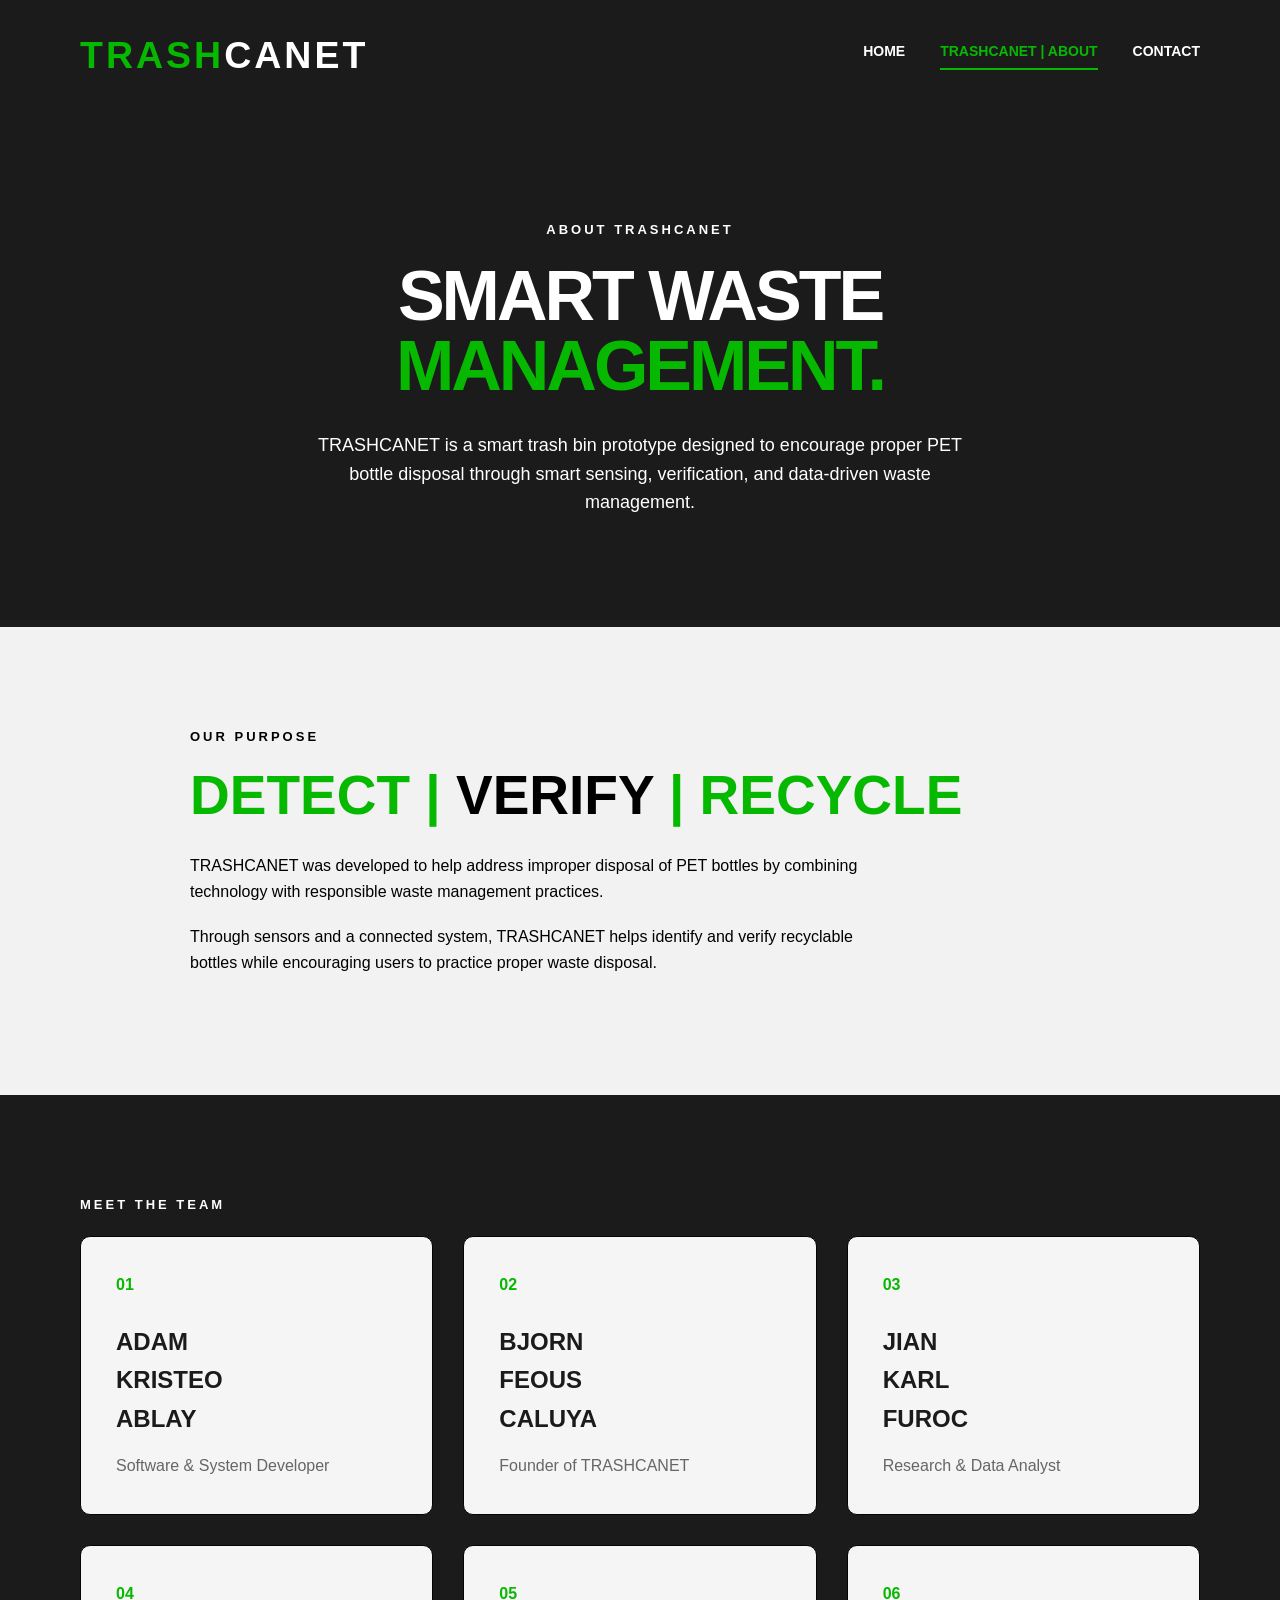
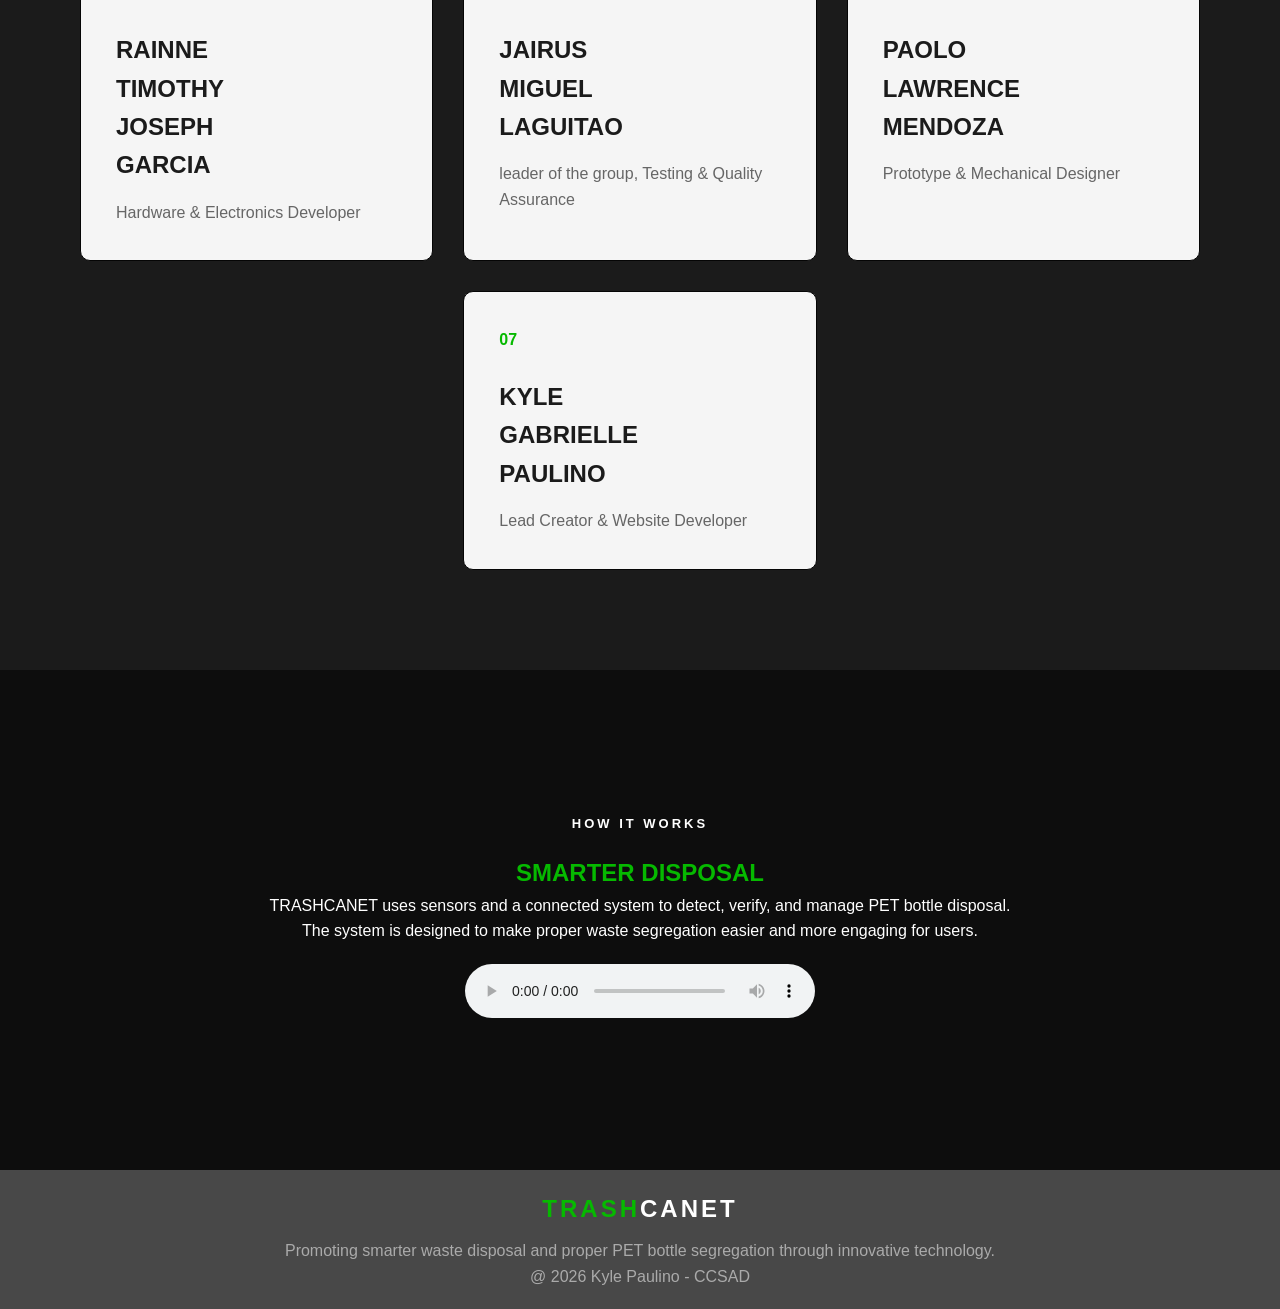
==== ABOUT.html @ be5a7c3b "Add files via upload Upload website files" ====
<!DOCTYPE html>
<html lang="en">

<head>

    <meta charset="UTF-8">
    <meta name="viewport" content="width=device-width, initial-scale=1.0">

    <title>TRASHCANET | About</title>
    <link rel="icon" type="image/png" href="IMAGES/icon2.png">
    <link rel="stylesheet" href="style.css">

</head>

<body>

    <!-- NAVIGATION -->

    <header>

        <nav class="navbar">

            <div class="logo">
                <h1>
                    <span class="trash">TRASH</span><span class="net">CANET</span>
                </h1>
            </div>

            <div class="nav-links">

                <a href="index.html">Home </a>

                <a href="ABOUT.html" class="active">TRASHCANET | About </a>

                <a href="CONTACT.html">Contact </a>

            </div>

        </nav>

    </header>


    <!-- ABOUT -->

    <main>

        <section class="about-hero">

            <p class="subtitle">
                ABOUT TRASHCANET
            </p>

            <h1 style="color: white;">
                SMART WASTE
                <span style="color: #06b900;">MANAGEMENT.</span>
            </h1>

            <p style="color: white;">
                TRASHCANET is a smart trash bin prototype designed to encourage proper PET bottle disposal
                through smart sensing, verification, and data-driven waste management.
            </p>

        </section>


        <!-- OUR PURPOSE -->

        <section class="dark-section">

            <div class="about-content">

                <p class="subtitle" style="color: black;">
                    OUR PURPOSE
                </p>

                <h2>
                    DETECT |
                    <span>VERIFY </span>
                    | RECYCLE
                </h2>

                <p style="color: black;">
                    TRASHCANET was developed to help address improper
                    disposal of PET bottles by combining technology with responsible waste management practices.

                <p style="color: black;">
                    Through sensors and a connected system,
                    TRASHCANET helps identify and verify recyclable bottles while encouraging users to practice proper
                    waste disposal.
                </p>

            </div>

        </section>


        <!-- WHAT YOU CAN DISCOVER -->

        <!-- OUR MEMBERS -->

        <section class="discover">

            <p class="subtitle">
                MEET THE TEAM
            </p>

            <div class="discover-grid">

                <!-- MEMBER 01 -->
                <div class="discover-card member-card">

                    <div class="member-info">
                        <div class="number">01</div>

                        <h2>ADAM <br>KRISTEO<br> ABLAY</h2>

                        <p>
                            Software & System Developer
                        </p>
                    </div>

                    <div class="member-image-container">
                        <img src="IMAGES/adam.jpg" class="member-image">
                    </div>

                </div>


                <!-- MEMBER 02 -->
                <div class="discover-card member-card">

                    <div class="member-info">
                        <div class="number">02</div>

                        <h2>BJORN <br>FEOUS <br> CALUYA</h2>

                        <p>
                            Founder of TRASHCANET
                        </p>
                    </div>

                    <div class="member-image-container">
                        <img src="IMAGES/bjorn.jpg" class="member-image">
                    </div>

                </div>


                <!-- MEMBER 03 -->
                <div class="discover-card member-card">

                    <div class="member-info">
                        <div class="number">03</div>

                        <h2>JIAN<br> KARL <br> FUROC</h2>

                        <p>
                            Research & Data Analyst
                        </p>

                    </div>

                    <div class="member-image-container">
                        <img src="IMAGES/jian.jpg" class="member-image">
                    </div>

                </div>


                <!-- MEMBER 04 -->
                <div class="discover-card member-card">

                    <div class="member-info">
                        <div class="number">04</div>

                        <h2>RAINNE <br>TIMOTHY <br>JOSEPH <br> GARCIA</h2>

                        <p>
                            Hardware & Electronics Developer
                        </p>
                    </div>

                    <div class="member-image-container">
                        <img src="IMAGES/rai.jpg" class="member-image">
                    </div>

                </div>

                <!-- MEMBER 05 -->
                <div class="discover-card member-card">

                    <div class="member-info">
                        <div class="number">05</div>

                        <h2>JAIRUS <br> MIGUEL <br> LAGUITAO</h2>

                        <p>
                            leader of the group, Testing & Quality Assurance
                        </p>
                    </div>

                    <div class="member-image-container">
                        <img src="IMAGES/jai.jpg" class="member-image">
                    </div>

                </div>


                <!-- MEMBER 06 -->
                <div class="discover-card member-card">

                    <div class="member-info">
                        <div class="number">06</div>

                        <h2>PAOLO<br> LAWRENCE<br> MENDOZA</h2>

                        <p>
                            Prototype & Mechanical Designer
                        </p>
                    </div>

                    <div class="member-image-container">
                        <img src="IMAGES/pao.jpg" class="member-image">
                    </div>

                </div>


                <!-- MEMBER 07 -->

                <div class="discover-card member-card">

                    <div class="member-info">
                        <div class="number">07</div>

                        <h2>KYLE <br> GABRIELLE <br> PAULINO</h2>

                        <p>
                            Lead Creator & Website Developer
                        </p>
                    </div>

                    <div class="member-image-container">
                        <img src="IMAGES/pau.jpg" class="member-image">
                    </div>

                </div>
        </section>


        <!-- AUDIO -->

        <section class="audio-section">

            <!-- VIDEO BACKGROUND -->
            <video class="section-video" autoplay muted loop playsinline>
                <source src="VIDEOS/SHISH.mp4" type="video/mp4">
                Your browser does not support video.
            </video>

            <!-- DARK OVERLAY -->
            <div class="video-overlay"></div>

            <!-- CONTENT -->
            <div class="audio-content">

                <p class="subtitle">
                    HOW IT WORKS
                </p>

                <h2>
                    SMARTER DISPOSAL
                </h2>

                <p>
                    TRASHCANET uses sensors and a connected system to detect, verify, and manage PET bottle disposal.
                    The system is designed to make proper waste segregation easier and more engaging for users.
                </p>

                <!-- AUDIO PLAYER -->
                <audio controls>
                    <source src="AUDIO/SHISH.mp3" type="audio/mpeg">
                    Your browser does not support audio.
                </audio>

            </div>

        </section>

        <!-- FOOTER -->

        <footer>

            <h2>
                <span class="trash1">TRASH</span><span class="net1">CANET</span>
            </h2>

            <p>
                Promoting smarter waste disposal and proper PET bottle
                segregation through innovative technology.
            </p>

            <p class="Kyle Paulino">
                @ 2026 Kyle Paulino - CCSAD
            </p>
        </footer>

</body>

</html>
---- style.css ----
/*RESET*/

* {
    margin: 0;
    padding: 0;
    box-sizing: border-box;
}


/*BODY*/

body {
    font-family: Arial, Helvetica, sans-serif;
    background-color: #1b1b1b;
    color: #1b1b1b;
    line-height: 1.6;
}


/* NAVIGATION*/

header {
    position: relative;
    min-height: 100px;
    overflow: hidden;
    background-color: #1b1b1b;
}

header::before {
    content: "";
    position: absolute;
    inset: 0;
    
    background-image: url("IMAGES/TCN4.jpg");
    background-size: cover;
    background-position: center;
    background-repeat: no-repeat;
    
    opacity: 0.5;
    z-index: 0;

    animation: moveBackground 6s ease-in-out infinite alternate;
}

header > * {
    position: relative;
    z-index: 1;
}

@keyframes moveBackground {
    from {
        background-position: center top;
    }

    to {
        background-position: center bottom;
    }
}


.navbar {
    max-width: 1200px;
    margin: auto;
    padding: 25px 40px;
    display: flex;
    justify-content: space-between;
    align-items: center;
}


.logo {
    font-size: 25px;
    font-weight: bold;
    letter-spacing: 3px;
    color: white;
}
.trash {
    color: #06b900;
}

.net {
    color: white;
}

.nav-links {
    display: flex;
    gap: 35px;
}


.nav-links a {
    color: #ffffff;
    text-decoration: none;
    font-size: 14px;
    font-weight: bold;
    text-transform: uppercase;
    transition: 0.3s;
}


.nav-links a:hover {
    color: #06b900;
}


.nav-links .active {
    color: #06b900;
    border-bottom: 2px solid #06b900;
    padding-bottom: 5px;
    
}


/*COMMON TEXT*/

.subtitle {
    font-size: 13px;
    font-weight: bold;
    letter-spacing: 3px;
    color: white;
    margin-bottom: 20px;
}


.description {
    color: #666;
    font-size: 17px;
    max-width: 500px;
}


.button {
    display: inline-block;
    margin-top: 30px;
    padding: 14px 25px;
    background-color: white;
    color: white;
    text-decoration: none;
    font-size: 13px;
    font-weight: bold;
    letter-spacing: 1px;
    transition: 0.3s;
    border-radius: 15px;
}


.button:hover {
    background-color: #06b900;
    transform: translateY(-2px);
}


/*HOME*/

.hero {
    max-width: 1200px;
    margin: auto;
    padding: 90px 40px;
    display: grid;
    grid-template-columns: 1fr 1fr;
    gap: 60px;
    align-items: center;
}


.hero-content h1 {
    font-size: 70px;
    line-height: 0.95;
    letter-spacing: -3px;
    margin-bottom: 30px;
    color: white;
}


.hero-content h1 span {
    display: block;
    color: #06b900;
}

/*image*/

.hero-image {
    display: grid;
    grid-template-columns: 2fr 1fr;
    grid-template-rows: 1fr 1fr;
    gap: 15px;
    width: 65%;
    height: 500px;
}

.hero-image img {
    width: 100%;
    height: 100%;
    object-fit: cover;
    border-radius: 5px;
    border: #fdfcfc solid 1px;
}


/* LARGE IMAGE */
.hero-image img:first-child {
    grid-row: 1 / 3;
}

/* SMALL IMAGES */
.hero-image img:nth-child(2) {
    grid-column: 2;
    grid-row: 1;
}

.hero-image img:nth-child(3) {
    grid-column: 2;
    grid-row: 2;
}

/*VIDEO*/

.video-section {
    padding: 0px 10%;
    text-align: center;
    margin-top: 50PX;
}

.video-layout {
    display: grid;
    grid-template-columns: 2fr 1fr;
    grid-template-rows: 250px 180px;
    gap: 20px;
    margin-top: 40px;
    width: 80%;
    margin-left: auto;
    margin-right: auto;
    text-align: left;
}

/* MAIN VIDEO */

.main-video {
    grid-column: 1;
    grid-row: 1 / 3;
}

.main-video video,
.second-video video {
    width: 100%;
    height: 100%;
    object-fit: cover;
    display: block;
    border-radius: 10px;
    border: #000000 solid 3px;
    box-shadow: 0 10px 25px rgba(0, 0, 0, 0.08);
    border: #fffdfd solid 1px;
}


/* SECOND VIDEO */

.second-video {
    grid-column: 2;
    grid-row: 1;
}




/* DESCRIPTION */

.video-description {
    grid-column: 2;
    grid-row: 2;
    padding: 20px;
    background-color: f5f1e8;
    color: #ffffff;
}

.video-description span {
    font-size: 12px;
    letter-spacing: 2px;
}

.video-description h3 {
    font-size: 22px;
    margin: 10px 0;
}

.video-description p {
    font-size: 14px;
    line-height: 1.6;
}



.video-section h2 {
    font-size: 50px;
    margin-bottom: 10px;
}


.section-text {
    color: #fffdfd;
    margin-bottom: 30px;
}




/*HIGHLIGHTS*/

.highlights {
    max-width: 1200px;
    margin: auto;
    padding: 60px 40px 100px;
    display: grid;
    grid-template-columns: repeat(3, 1fr);
    gap: 30px;
}


.highlight {
    border-top: 1px solid #ffffff;
    padding-top: 20px;
}


.highlight h3 {
    color: #06b900;
    margin-bottom: 15px;
}


.highlight h2 {
    font-size: 24px;
    margin-bottom: 10px;
}


.highlight p {
    color: #ffffff;
}


/*ABOUT HERO*/

.about-hero {
    max-width: 1000px;

    margin: auto;

    padding: 110px 40px;

    text-align: center;
}


.about-hero h1 {
    font-size: 70px;

    line-height: 1;

    letter-spacing: -3px;

    margin-bottom: 30px;
}


.about-hero h1 span {
    display: block;

    color: #8b6f47;
}


.about-hero>p:last-child {
    max-width: 650px;
    margin: auto;
    color: #666;
    font-size: 18px;
}


/*DARK ABOUT SECTION*/

.dark-section {
    background-color: #fffffff0;
    color: white;
    padding: 100px 40px;
}


.about-content {
    max-width: 900px;
    margin: auto;
}


.about-content h2 {
    font-size: 55px;
    line-height: 1;
    margin-bottom: 30px;
    color: #06b900;
}


.about-content h2 span {
    color: #000000;
}


.about-content p:not(.subtitle) {
    max-width: 700px;
    color: #ccc;
    margin-bottom: 20px;
}


/*DISCOVER*/

.discover {
    max-width: 1200px;
    margin: auto;
    padding: 100px 40px;

}


.discover-grid {
    display: grid;
    grid-template-columns: repeat(3, 1fr);
    gap: 30px;
}

.hero-image img{

     transition: 0.3s;
}
.discover-card {
    background-color: whitesmoke;
    padding: 35px;
    min-height: 260px;
    border: 1px solid #050505;
    transition: 0.3s;
    border-radius: 10px;
}

.hero-image img:hover {
    transform: translateY(-5px);
    box-shadow: 0 10px 15px rgba(255, 255, 255, 255 );
}

.discover-card:hover{
    transform: translateY(-5px);
    box-shadow: 0 10px 15px rgb(4, 138, 4);
}

.number {
    color: #06b900;
    font-weight: bold;
    margin-bottom: 25px;
}


.discover-card h2 {
    margin-bottom: 15px;
}


.discover-card p {
    color: #666;
}

/* ============================= */
/* MEMBER CARDS */
/* ============================= */

.member-card {
    position: relative;
    overflow: hidden;
    cursor: pointer;
    min-height: 250px;
    background-color: whitesmoke;
    padding: 35px;
    border: 1px solid #050505;
    border-radius: 10px;
    transition: 0.3s ease;
}

/* MEMBER INFORMATION */

.member-info {
    position: relative;
    z-index: 4;
    transition: 0.4s ease;
}

.member-info h2,
.member-info p,
.member-info .number {
    position: relative;
    z-index: 4;
}

/* MEMBER IMAGE */

.member-image-container {
    position: absolute;
    inset: 0;

    opacity: 0;
    visibility: hidden;

    transition: 0.4s ease;

    z-index: 3;
}

.member-image {
    width: 100%;
    height: 100%;
    object-fit: cover;
    display: block;
}

/* DARK OVERLAY */

.member-image-container::after {
    content: "";
    position: absolute;
    inset: 0;

    background: rgba(0, 0, 0, 0.50);

    z-index: 1;
}

/* CARD HOVER */

.member-card:hover {
    transform: translateY(-5px);
    box-shadow: 0 10px 15px rgb(4, 138, 4);
}

.member-card:hover .member-image-container {
    opacity: 1;
    visibility: visible;
}

/* TEXT WHEN IMAGE APPEARS */

.member-card:hover .member-info h2,
.member-card:hover .member-info p {
    color: white;
}

.member-card:hover .member-info .number {
    color: #06b900;
}

.discover-grid {
    display: grid;
    grid-template-columns: repeat(3, 1fr);
    gap: 30px;
}

/* CENTER THE 7TH MEMBER */
.member-card:nth-child(7) {
    grid-column: 2;
}
/*AUDIO*/

.audio-section {
    position: relative;
    min-height: 500px;
    overflow: hidden;

    display: flex;
    justify-content: center;
    align-items: center;
 background-color: #1b1b1b;
    text-align: center;
}



/* VIDEO BACKGROUND */
.section-video {
    position: absolute;
    top: 0;
    left: 0;

    width: 100%;
    height: 100%;
opacity: 50%;
    object-fit: cover;
    z-index: 0;
}

/* DARK OVERLAY */
.video-overlay {
    position: absolute;
    inset: 0;

    background: rgba(0, 0, 0, 0.5);
    z-index: 1;
}

/* CONTENT ABOVE VIDEO */
.audio-content {
    position: relative;
    z-index: 2;

    color: white;
    max-width: 800px;
    padding: 40px 20px;
}

.audio-content h2 {
    color: #06b900;
}

.audio-content p {
    color: white;
}

/* AUDIO PLAYER */
.audio-content audio {
    margin-top: 20px;
    width: 350px;
    max-width: 90%;
}

/*CONTACT*/

.contact {
    max-width: 1100px;
    margin: auto;
    padding: 100px 40px;
    display: grid;
    grid-template-columns: 1fr 1fr;
    gap: 80px;
}


.contact-info h1 {
    font-size: 70px;
    line-height: 1;
    letter-spacing: -3px;
    margin-bottom: 25px;
}


.contact-info h1 span {
    display: block;
    color: #8b6f47;
}


.contact-info>p:not(.subtitle) {
    color: #666;
    max-width: 450px;
    margin-bottom: 40px;
}


/*CONTACT DETAILS*/

.contact-details {
    display: flex;
    flex-direction: column;
    gap: 25px;
}


.detail h3 {
    font-size: 13px;
    letter-spacing: 2px;
    margin-bottom: 5px;
    color: #06b900;
}


.detail p {
    color: #ffffff;
}


/*CONTACT FORM*/
.form-container:hover{
    box-shadow: 10px 10px 30px rgb(4, 138, 4);
     transform: translateY(-5px);

}
.form-container {
    background-color: white;
    padding: 40px;
    border-radius: 10px;
    transition: 0.3s;
}


form {
    display: flex;
    flex-direction: column;
}


form label {
    font-size: 13px;
    font-weight: bold;
    margin-top: 15px;
    margin-bottom: 7px;
}


form input,
form textarea {
    width: 100%;
    padding: 14px;
    border: 1px solid #ccc;
    background-color: #fafafa;
    font-family: Arial, Helvetica, sans-serif;
    font-size: 14px;
    outline: none;
    border-radius: 10px;
}


form input:focus,
form textarea:focus {
    border-color: #06b900;
}


form textarea {
    resize: vertical;
    margin-bottom: 20px;
}


form button {
    padding: 15px;
    background-color: #1b1b1b;
    color: white;
    border: none;
    cursor: pointer;
    font-weight: bold;
    letter-spacing: 1px;
    transition: 0.3s;
    border-radius: 10px;
}


form button:hover {
    background-color: #06b900;
}


/*FOOTER*/

footer {
    background-color: #484848;
    color: white;
    text-align: center;
    padding: 20px 5px;
    border-top: floralwhite;
}


footer h2 {
    letter-spacing: 3px;
    margin-bottom: 10px;
}


footer p {
    color: #aaa;
}


footer .Kyle Paulino {
    margin-top: 20px;
    font-size: 12px;
}

.trash1 {
    color: #06b900;
}

.net1 {
    color: white;
}
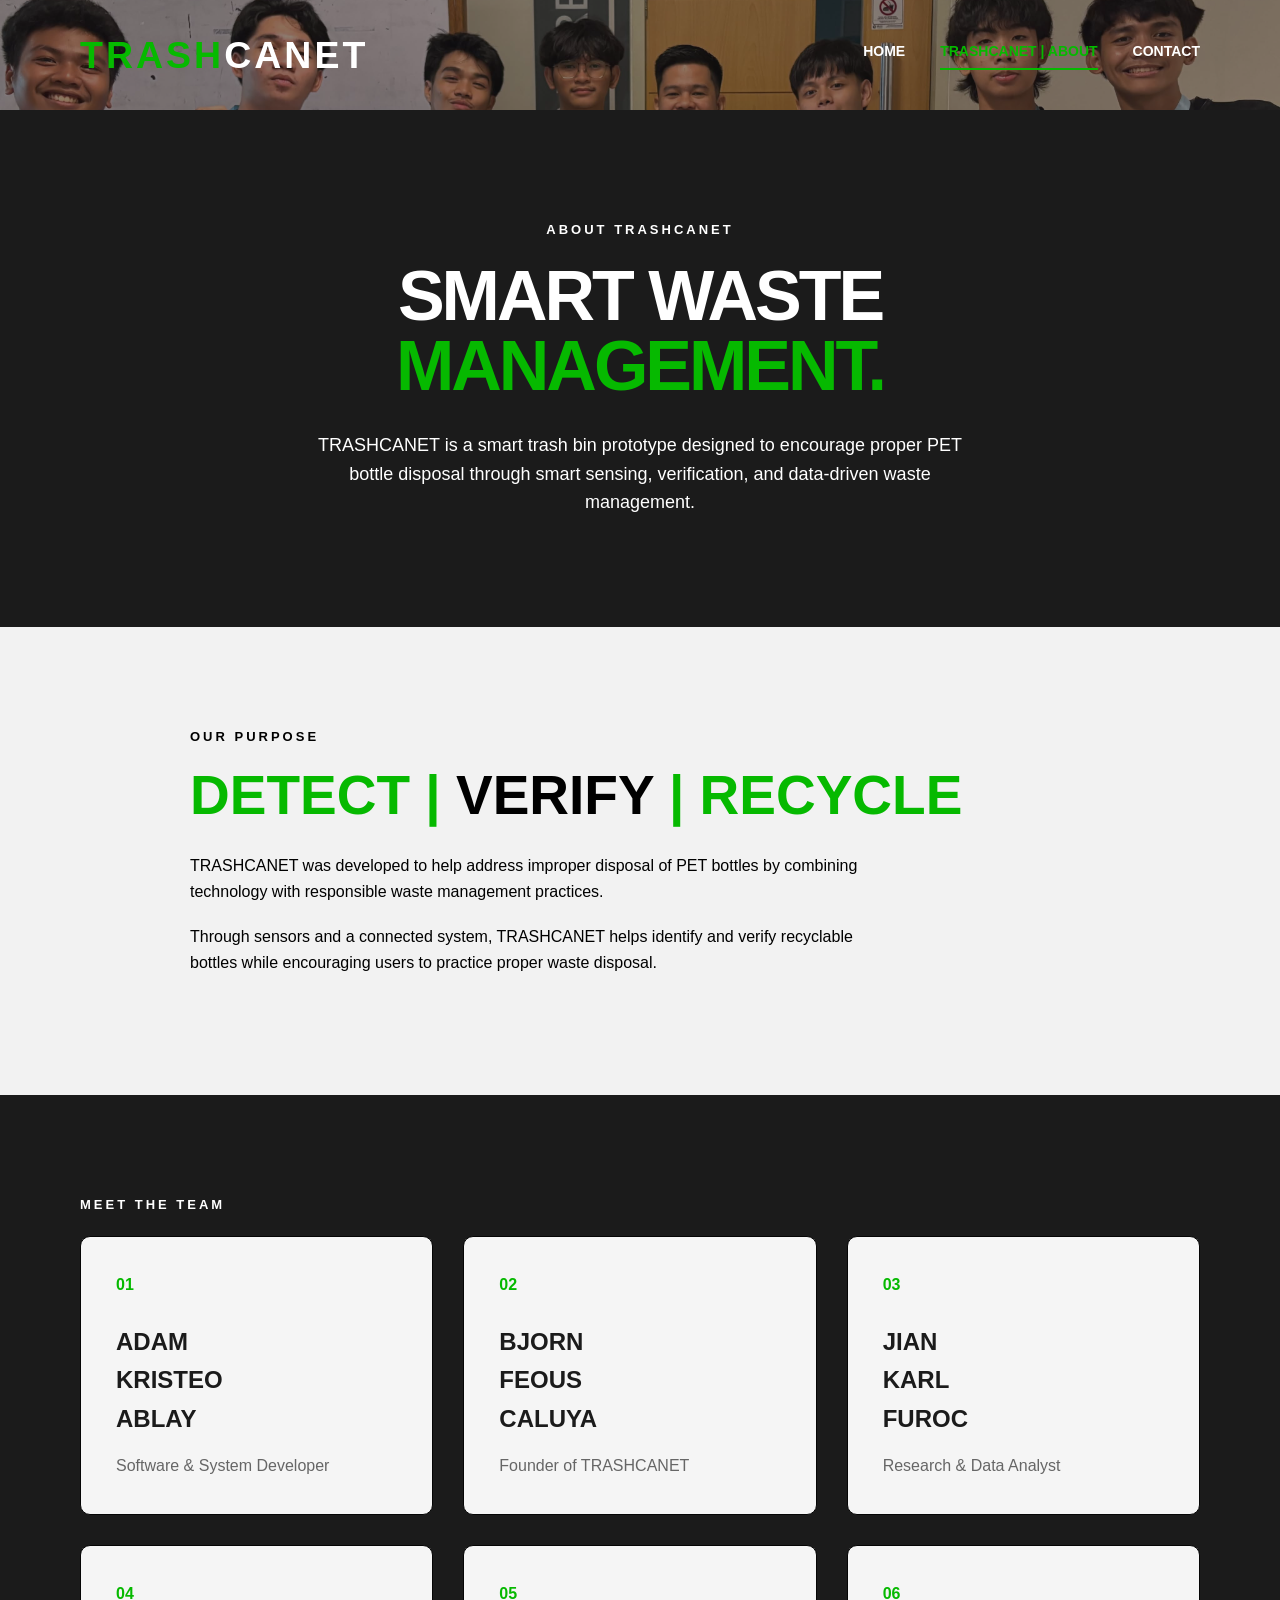
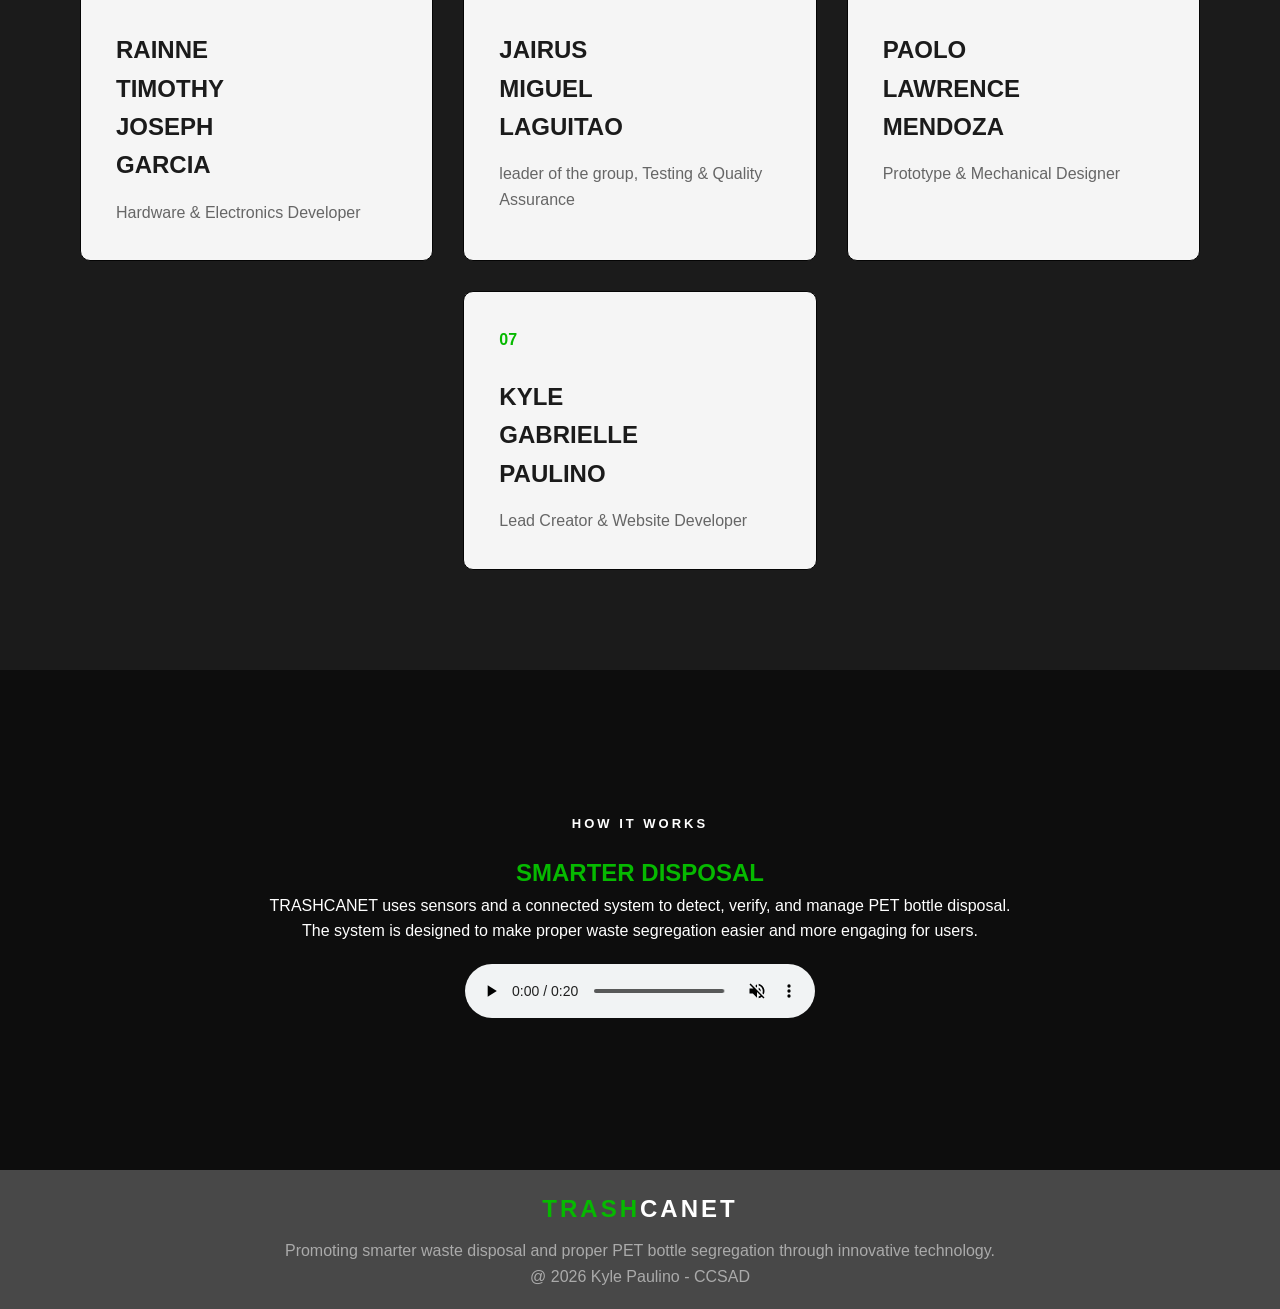
==== commit 6f284ea9: "Update ABOUT.html" ====
--- a/ABOUT.html
+++ b/ABOUT.html
@@ -279,8 +279,8 @@
                 </p>
 
                 <!-- AUDIO PLAYER -->
-                <audio controls>
-                    <source src="AUDIO/SHISH.mp3" type="audio/mpeg">
+                <audio controls autoplay muted loop playsinline>
+                    <source src="AUDIO/SHISH.mp3" type="audio/mpeg"> 
                     Your browser does not support audio.
                 </audio>
 
@@ -308,4 +308,4 @@
 
 </body>
 
-</html>+</html>
--- a/style.css
+++ b/style.css
@@ -788,3 +788,421 @@
 .net1 {
     color: white;
 }
+
+
+/* ========================================= */
+/* MOBILE RESPONSIVENESS */
+/* ========================================= */
+
+@media (max-width: 768px;) {
+
+    /* ============================= */
+    /* GENERAL */
+    /* ============================= */
+
+    body {
+        overflow-x: hidden;
+    }
+
+    /* ============================= */
+    /* NAVIGATION */
+    /* ============================= */
+
+    .navbar {
+        padding: 20px;
+        flex-direction: column;
+        gap: 20px;
+        text-align: center;
+    }
+
+    .logo {
+        font-size: 22px;
+    }
+
+    .nav-links {
+        width: 100%;
+        justify-content: center;
+        flex-wrap: wrap;
+        gap: 15px;
+    }
+
+    .nav-links a {
+        font-size: 12px;
+    }
+
+
+    /* ============================= */
+    /* COMMON TEXT */
+    /* ============================= */
+
+    .subtitle {
+        font-size: 11px;
+        letter-spacing: 2px;
+    }
+
+    .description {
+        font-size: 15px;
+    }
+
+
+    /* ============================= */
+    /* HOME HERO */
+    /* ============================= */
+
+    .hero {
+        width: 100%;
+        padding: 60px 20px;
+        display: flex;
+        flex-direction: column;
+        gap: 40px;
+        text-align: center;
+    }
+
+    .hero-content h1 {
+        font-size: 48px;
+        line-height: 1;
+        letter-spacing: -2px;
+    }
+
+    .hero-content .description {
+        margin: auto;
+    }
+
+    .hero-image {
+        width: 100%;
+        height: 400px;
+        grid-template-columns: 2fr 1fr;
+        gap: 10px;
+    }
+
+
+    /* ============================= */
+    /* VIDEO SECTION */
+    /* ============================= */
+
+    .video-section {
+        padding: 0 20px;
+        margin-top: 30px;
+    }
+
+    .video-section h2 {
+        font-size: 38px;
+    }
+
+    .video-layout {
+        width: 100%;
+        display: flex;
+        flex-direction: column;
+        gap: 15px;
+        margin-top: 30px;
+    }
+
+    .main-video {
+        height: 300px;
+    }
+
+    .second-video {
+        height: 200px;
+    }
+
+    .main-video video,
+    .second-video video {
+        width: 100%;
+        height: 100%;
+    }
+
+    .video-description {
+        padding: 20px;
+    }
+
+
+    /* ============================= */
+    /* HIGHLIGHTS */
+    /* ============================= */
+
+    .highlights {
+        width: 100%;
+        padding: 50px 20px 70px;
+        display: flex;
+        flex-direction: column;
+        gap: 35px;
+    }
+
+    .highlight {
+        padding-top: 15px;
+    }
+
+
+    /* ============================= */
+    /* ABOUT HERO */
+    /* ============================= */
+
+    .about-hero {
+        width: 100%;
+        padding: 70px 20px;
+    }
+
+    .about-hero h1 {
+        font-size: 48px;
+        letter-spacing: -2px;
+    }
+
+    .about-hero>p:last-child {
+        font-size: 16px;
+    }
+
+
+    /* ============================= */
+    /* DARK ABOUT SECTION */
+    /* ============================= */
+
+    .dark-section {
+        padding: 70px 20px;
+    }
+
+    .about-content h2 {
+        font-size: 40px;
+    }
+
+    .about-content p:not(.subtitle) {
+        font-size: 15px;
+    }
+
+
+    /* ============================= */
+    /* DISCOVER */
+    /* ============================= */
+
+    .discover {
+        padding: 70px 20px;
+    }
+
+    .discover-grid {
+        display: flex;
+        flex-direction: column;
+        gap: 20px;
+    }
+
+    .discover-card {
+        width: 100%;
+        min-height: 220px;
+        padding: 25px;
+    }
+
+
+    /* ============================= */
+    /* MEMBER CARDS */
+    /* ============================= */
+
+    .member-card {
+        width: 100%;
+        min-height: 250px;
+        padding: 25px;
+    }
+
+    /* Remove desktop centering of 7th member */
+    .member-card:nth-child(7) {
+        grid-column: auto;
+    }
+
+    /*
+       On phones there is no need to
+       force the 7th member into column 2.
+    */
+
+
+    /* ============================= */
+    /* AUDIO SECTION */
+    /* ============================= */
+
+    .audio-section {
+        min-height: 450px;
+        padding: 30px 20px;
+    }
+
+    .audio-content {
+        width: 100%;
+        padding: 30px 15px;
+    }
+
+    .audio-content h2 {
+        font-size: 35px;
+    }
+
+    .audio-content audio {
+        width: 100%;
+        max-width: 350px;
+    }
+
+
+    /* ============================= */
+    /* CONTACT */
+    /* ============================= */
+
+    .contact {
+        width: 100%;
+        padding: 70px 20px;
+        display: flex;
+        flex-direction: column;
+        gap: 40px;
+    }
+
+    .contact-info h1 {
+        font-size: 48px;
+        letter-spacing: -2px;
+    }
+
+    .contact-info>p:not(.subtitle) {
+        font-size: 15px;
+        margin-bottom: 30px;
+    }
+
+    .contact-details {
+        gap: 20px;
+    }
+
+
+    /* ============================= */
+    /* CONTACT FORM */
+    /* ============================= */
+
+    .form-container {
+        width: 100%;
+        padding: 25px;
+    }
+
+    form input,
+    form textarea {
+        font-size: 14px;
+        padding: 13px;
+    }
+
+
+
+    /* FOOTER */
+
+
+    footer {
+        padding: 25px 15px;
+    }
+
+    footer h2 {
+        font-size: 20px;
+        letter-spacing: 2px;
+    }
+
+    footer p {
+        font-size: 13px;
+    }
+
+}
+
+
+/* ========================================= */
+/* SMALL PHONES */
+/* ========================================= */
+
+@media (max-width: 480px) {
+
+    /* NAVIGATION */
+
+    .navbar {
+        padding: 18px 15px;
+    }
+
+    .nav-links {
+        gap: 10px;
+    }
+
+    .nav-links a {
+        font-size: 10px;
+    }
+
+
+    /* HERO */
+
+    .hero {
+        padding: 50px 15px;
+    }
+
+    .hero-content h1 {
+        font-size: 40px;
+    }
+
+    .hero-image {
+        height: 320px;
+        gap: 8px;
+    }
+
+
+    /* VIDEO */
+
+    .video-section {
+        padding: 0 15px;
+    }
+
+    .video-section h2 {
+        font-size: 32px;
+    }
+
+    .main-video {
+        height: 230px;
+    }
+
+    .second-video {
+        height: 170px;
+    }
+
+
+    /* ABOUT */
+
+    .about-hero {
+        padding: 60px 15px;
+    }
+
+    .about-hero h1 {
+        font-size: 40px;
+    }
+
+    .dark-section {
+        padding: 60px 15px;
+    }
+
+    .about-content h2 {
+        font-size: 34px;
+    }
+
+
+    /* DISCOVER */
+
+    .discover {
+        padding: 60px 15px;
+    }
+
+    .discover-card {
+        padding: 22px;
+    }
+
+
+    /* AUDIO */
+
+    .audio-content h2 {
+        font-size: 30px;
+    }
+
+
+    /* CONTACT */
+
+    .contact {
+        padding: 60px 15px;
+    }
+
+    .contact-info h1 {
+        font-size: 40px;
+    }
+
+    .form-container {
+        padding: 20px;
+    }
+
+}
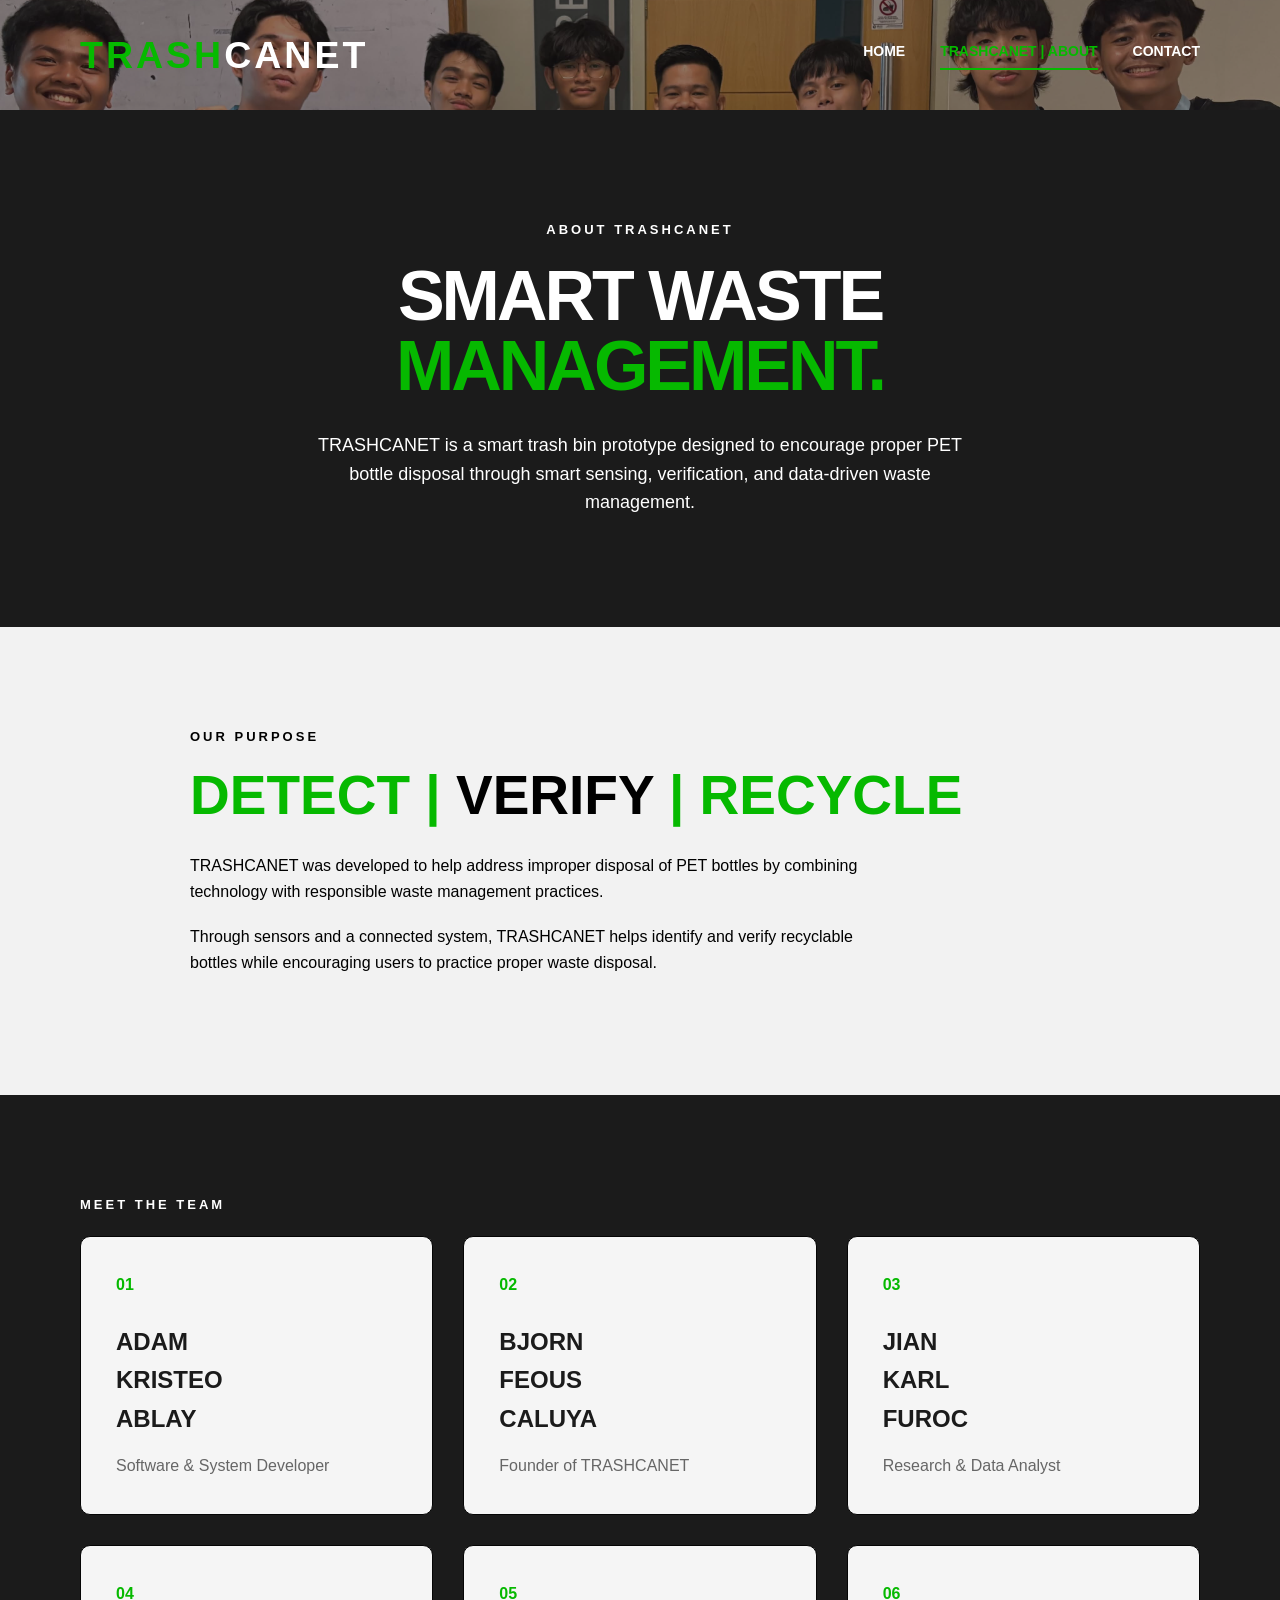
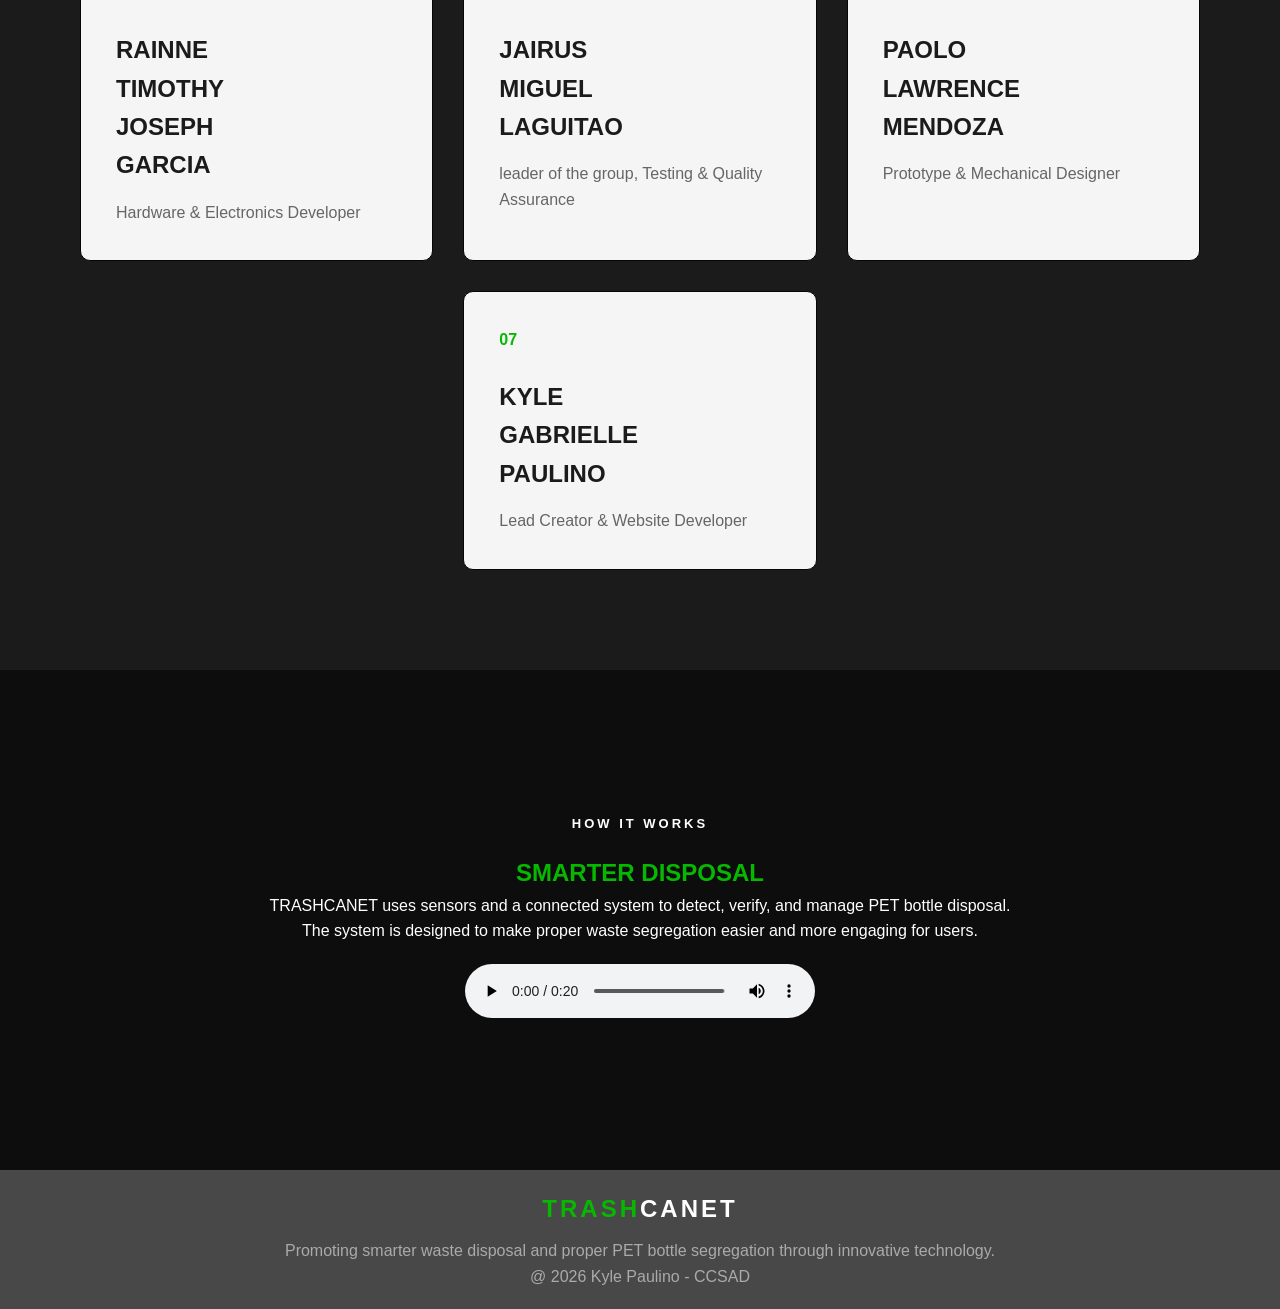
==== commit e6bf7835: "Update ABOUT.html" ====
--- a/ABOUT.html
+++ b/ABOUT.html
@@ -83,6 +83,7 @@
                 <p style="color: black;">
                     TRASHCANET was developed to help address improper
                     disposal of PET bottles by combining technology with responsible waste management practices.
+                </p>
 
                 <p style="color: black;">
                     Through sensors and a connected system,
@@ -279,8 +280,8 @@
                 </p>
 
                 <!-- AUDIO PLAYER -->
-                <audio controls autoplay muted loop playsinline>
-                    <source src="AUDIO/SHISH.mp3" type="audio/mpeg"> 
+                <audio controls>
+                    <source src="AUDIO/SHISH.mp3" type="audio/mpeg">
                     Your browser does not support audio.
                 </audio>
 
--- a/style.css
+++ b/style.css
@@ -30,19 +30,19 @@
     content: "";
     position: absolute;
     inset: 0;
-    
+
     background-image: url("IMAGES/TCN4.jpg");
     background-size: cover;
     background-position: center;
     background-repeat: no-repeat;
-    
+
     opacity: 0.5;
     z-index: 0;
 
     animation: moveBackground 6s ease-in-out infinite alternate;
 }
 
-header > * {
+header>* {
     position: relative;
     z-index: 1;
 }
@@ -74,6 +74,7 @@
     letter-spacing: 3px;
     color: white;
 }
+
 .trash {
     color: #06b900;
 }
@@ -107,7 +108,7 @@
     color: #06b900;
     border-bottom: 2px solid #06b900;
     padding-bottom: 5px;
-    
+
 }
 
 
@@ -429,10 +430,11 @@
     gap: 30px;
 }
 
-.hero-image img{
-
-     transition: 0.3s;
-}
+.hero-image img {
+
+    transition: 0.3s;
+}
+
 .discover-card {
     background-color: whitesmoke;
     padding: 35px;
@@ -444,10 +446,10 @@
 
 .hero-image img:hover {
     transform: translateY(-5px);
-    box-shadow: 0 10px 15px rgba(255, 255, 255, 255 );
-}
-
-.discover-card:hover{
+    box-shadow: 0 10px 15px rgba(255, 255, 255, 255);
+}
+
+.discover-card:hover {
     transform: translateY(-5px);
     box-shadow: 0 10px 15px rgb(4, 138, 4);
 }
@@ -565,6 +567,7 @@
 .member-card:nth-child(7) {
     grid-column: 2;
 }
+
 /*AUDIO*/
 
 .audio-section {
@@ -575,7 +578,7 @@
     display: flex;
     justify-content: center;
     align-items: center;
- background-color: #1b1b1b;
+    background-color: #1b1b1b;
     text-align: center;
 }
 
@@ -589,7 +592,7 @@
 
     width: 100%;
     height: 100%;
-opacity: 50%;
+    opacity: 50%;
     object-fit: cover;
     z-index: 0;
 }
@@ -684,11 +687,12 @@
 
 
 /*CONTACT FORM*/
-.form-container:hover{
+.form-container:hover {
     box-shadow: 10px 10px 30px rgb(4, 138, 4);
-     transform: translateY(-5px);
-
-}
+    transform: translateY(-5px);
+
+}
+
 .form-container {
     background-color: white;
     padding: 40px;
@@ -789,420 +793,3 @@
     color: white;
 }
 
-
-/* ========================================= */
-/* MOBILE RESPONSIVENESS */
-/* ========================================= */
-
-@media (max-width: 768px;) {
-
-    /* ============================= */
-    /* GENERAL */
-    /* ============================= */
-
-    body {
-        overflow-x: hidden;
-    }
-
-    /* ============================= */
-    /* NAVIGATION */
-    /* ============================= */
-
-    .navbar {
-        padding: 20px;
-        flex-direction: column;
-        gap: 20px;
-        text-align: center;
-    }
-
-    .logo {
-        font-size: 22px;
-    }
-
-    .nav-links {
-        width: 100%;
-        justify-content: center;
-        flex-wrap: wrap;
-        gap: 15px;
-    }
-
-    .nav-links a {
-        font-size: 12px;
-    }
-
-
-    /* ============================= */
-    /* COMMON TEXT */
-    /* ============================= */
-
-    .subtitle {
-        font-size: 11px;
-        letter-spacing: 2px;
-    }
-
-    .description {
-        font-size: 15px;
-    }
-
-
-    /* ============================= */
-    /* HOME HERO */
-    /* ============================= */
-
-    .hero {
-        width: 100%;
-        padding: 60px 20px;
-        display: flex;
-        flex-direction: column;
-        gap: 40px;
-        text-align: center;
-    }
-
-    .hero-content h1 {
-        font-size: 48px;
-        line-height: 1;
-        letter-spacing: -2px;
-    }
-
-    .hero-content .description {
-        margin: auto;
-    }
-
-    .hero-image {
-        width: 100%;
-        height: 400px;
-        grid-template-columns: 2fr 1fr;
-        gap: 10px;
-    }
-
-
-    /* ============================= */
-    /* VIDEO SECTION */
-    /* ============================= */
-
-    .video-section {
-        padding: 0 20px;
-        margin-top: 30px;
-    }
-
-    .video-section h2 {
-        font-size: 38px;
-    }
-
-    .video-layout {
-        width: 100%;
-        display: flex;
-        flex-direction: column;
-        gap: 15px;
-        margin-top: 30px;
-    }
-
-    .main-video {
-        height: 300px;
-    }
-
-    .second-video {
-        height: 200px;
-    }
-
-    .main-video video,
-    .second-video video {
-        width: 100%;
-        height: 100%;
-    }
-
-    .video-description {
-        padding: 20px;
-    }
-
-
-    /* ============================= */
-    /* HIGHLIGHTS */
-    /* ============================= */
-
-    .highlights {
-        width: 100%;
-        padding: 50px 20px 70px;
-        display: flex;
-        flex-direction: column;
-        gap: 35px;
-    }
-
-    .highlight {
-        padding-top: 15px;
-    }
-
-
-    /* ============================= */
-    /* ABOUT HERO */
-    /* ============================= */
-
-    .about-hero {
-        width: 100%;
-        padding: 70px 20px;
-    }
-
-    .about-hero h1 {
-        font-size: 48px;
-        letter-spacing: -2px;
-    }
-
-    .about-hero>p:last-child {
-        font-size: 16px;
-    }
-
-
-    /* ============================= */
-    /* DARK ABOUT SECTION */
-    /* ============================= */
-
-    .dark-section {
-        padding: 70px 20px;
-    }
-
-    .about-content h2 {
-        font-size: 40px;
-    }
-
-    .about-content p:not(.subtitle) {
-        font-size: 15px;
-    }
-
-
-    /* ============================= */
-    /* DISCOVER */
-    /* ============================= */
-
-    .discover {
-        padding: 70px 20px;
-    }
-
-    .discover-grid {
-        display: flex;
-        flex-direction: column;
-        gap: 20px;
-    }
-
-    .discover-card {
-        width: 100%;
-        min-height: 220px;
-        padding: 25px;
-    }
-
-
-    /* ============================= */
-    /* MEMBER CARDS */
-    /* ============================= */
-
-    .member-card {
-        width: 100%;
-        min-height: 250px;
-        padding: 25px;
-    }
-
-    /* Remove desktop centering of 7th member */
-    .member-card:nth-child(7) {
-        grid-column: auto;
-    }
-
-    /*
-       On phones there is no need to
-       force the 7th member into column 2.
-    */
-
-
-    /* ============================= */
-    /* AUDIO SECTION */
-    /* ============================= */
-
-    .audio-section {
-        min-height: 450px;
-        padding: 30px 20px;
-    }
-
-    .audio-content {
-        width: 100%;
-        padding: 30px 15px;
-    }
-
-    .audio-content h2 {
-        font-size: 35px;
-    }
-
-    .audio-content audio {
-        width: 100%;
-        max-width: 350px;
-    }
-
-
-    /* ============================= */
-    /* CONTACT */
-    /* ============================= */
-
-    .contact {
-        width: 100%;
-        padding: 70px 20px;
-        display: flex;
-        flex-direction: column;
-        gap: 40px;
-    }
-
-    .contact-info h1 {
-        font-size: 48px;
-        letter-spacing: -2px;
-    }
-
-    .contact-info>p:not(.subtitle) {
-        font-size: 15px;
-        margin-bottom: 30px;
-    }
-
-    .contact-details {
-        gap: 20px;
-    }
-
-
-    /* ============================= */
-    /* CONTACT FORM */
-    /* ============================= */
-
-    .form-container {
-        width: 100%;
-        padding: 25px;
-    }
-
-    form input,
-    form textarea {
-        font-size: 14px;
-        padding: 13px;
-    }
-
-
-
-    /* FOOTER */
-
-
-    footer {
-        padding: 25px 15px;
-    }
-
-    footer h2 {
-        font-size: 20px;
-        letter-spacing: 2px;
-    }
-
-    footer p {
-        font-size: 13px;
-    }
-
-}
-
-
-/* ========================================= */
-/* SMALL PHONES */
-/* ========================================= */
-
-@media (max-width: 480px) {
-
-    /* NAVIGATION */
-
-    .navbar {
-        padding: 18px 15px;
-    }
-
-    .nav-links {
-        gap: 10px;
-    }
-
-    .nav-links a {
-        font-size: 10px;
-    }
-
-
-    /* HERO */
-
-    .hero {
-        padding: 50px 15px;
-    }
-
-    .hero-content h1 {
-        font-size: 40px;
-    }
-
-    .hero-image {
-        height: 320px;
-        gap: 8px;
-    }
-
-
-    /* VIDEO */
-
-    .video-section {
-        padding: 0 15px;
-    }
-
-    .video-section h2 {
-        font-size: 32px;
-    }
-
-    .main-video {
-        height: 230px;
-    }
-
-    .second-video {
-        height: 170px;
-    }
-
-
-    /* ABOUT */
-
-    .about-hero {
-        padding: 60px 15px;
-    }
-
-    .about-hero h1 {
-        font-size: 40px;
-    }
-
-    .dark-section {
-        padding: 60px 15px;
-    }
-
-    .about-content h2 {
-        font-size: 34px;
-    }
-
-
-    /* DISCOVER */
-
-    .discover {
-        padding: 60px 15px;
-    }
-
-    .discover-card {
-        padding: 22px;
-    }
-
-
-    /* AUDIO */
-
-    .audio-content h2 {
-        font-size: 30px;
-    }
-
-
-    /* CONTACT */
-
-    .contact {
-        padding: 60px 15px;
-    }
-
-    .contact-info h1 {
-        font-size: 40px;
-    }
-
-    .form-container {
-        padding: 20px;
-    }
-
-}
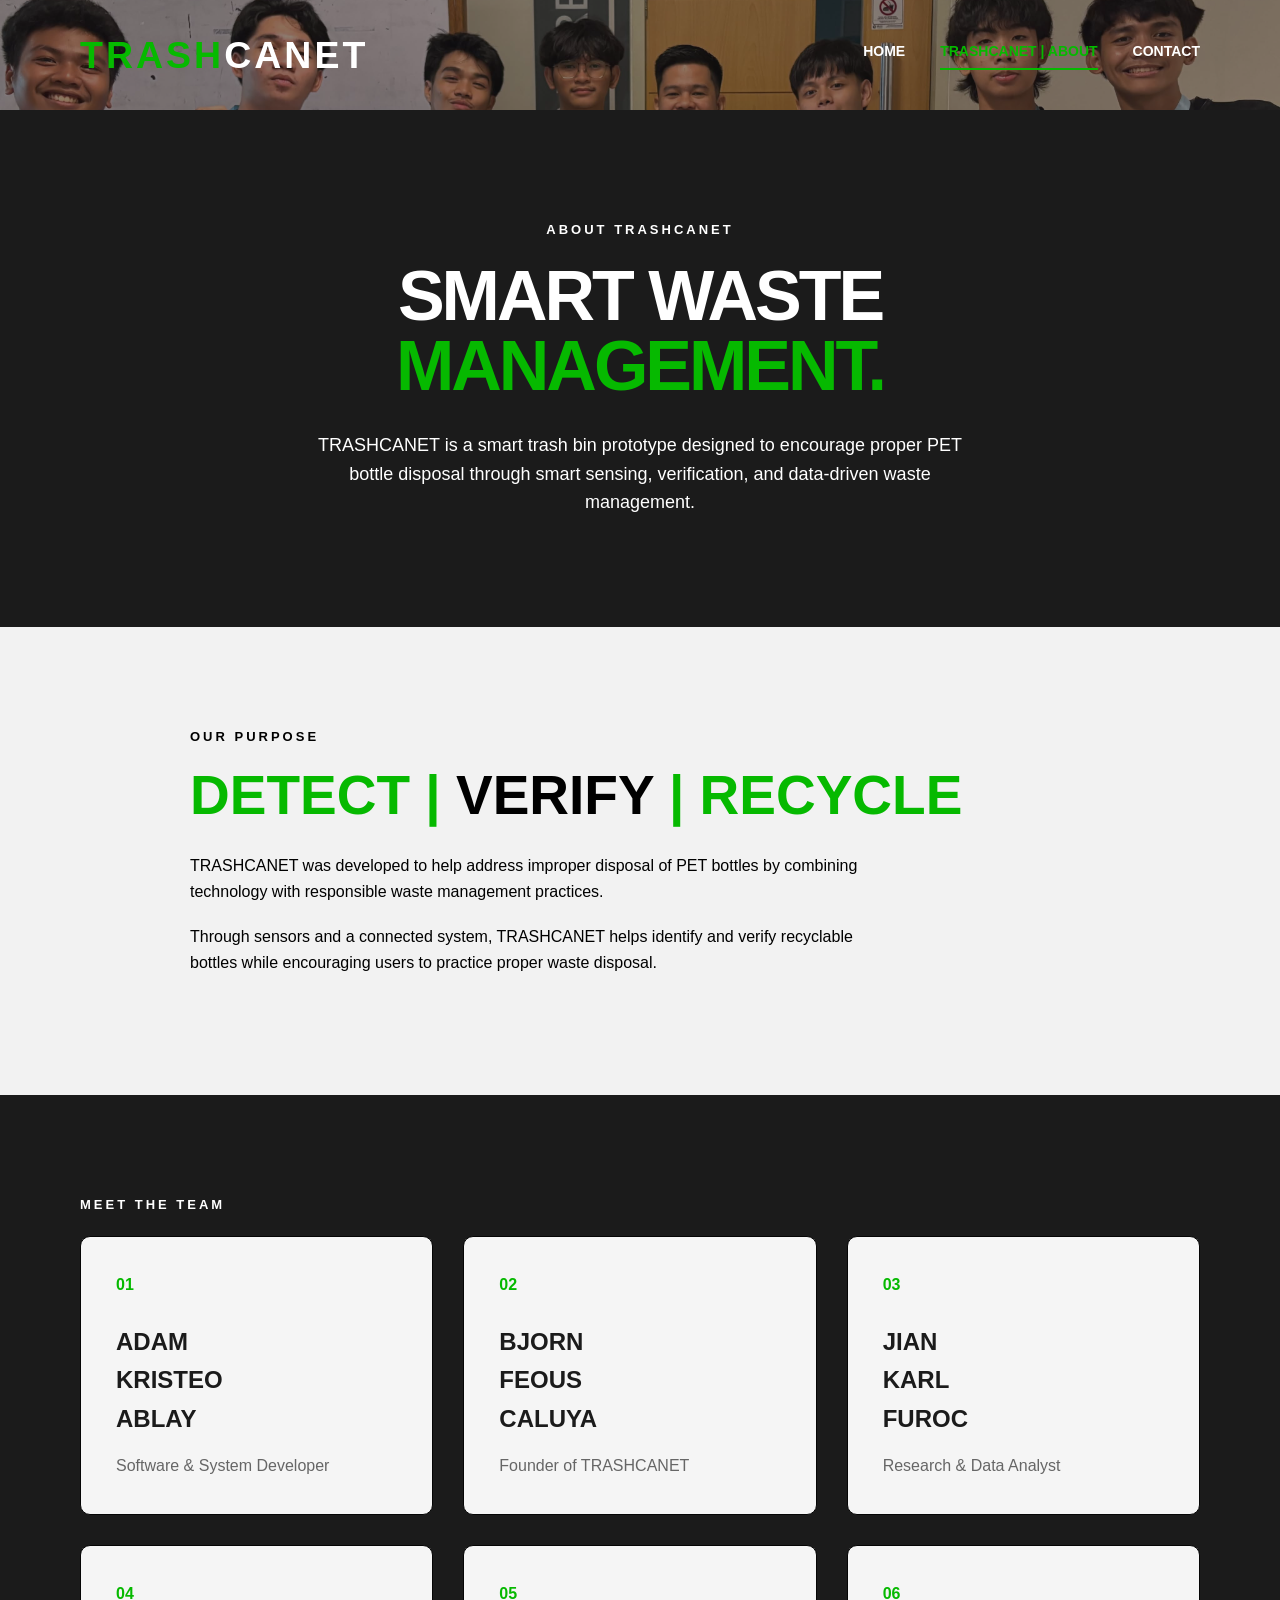
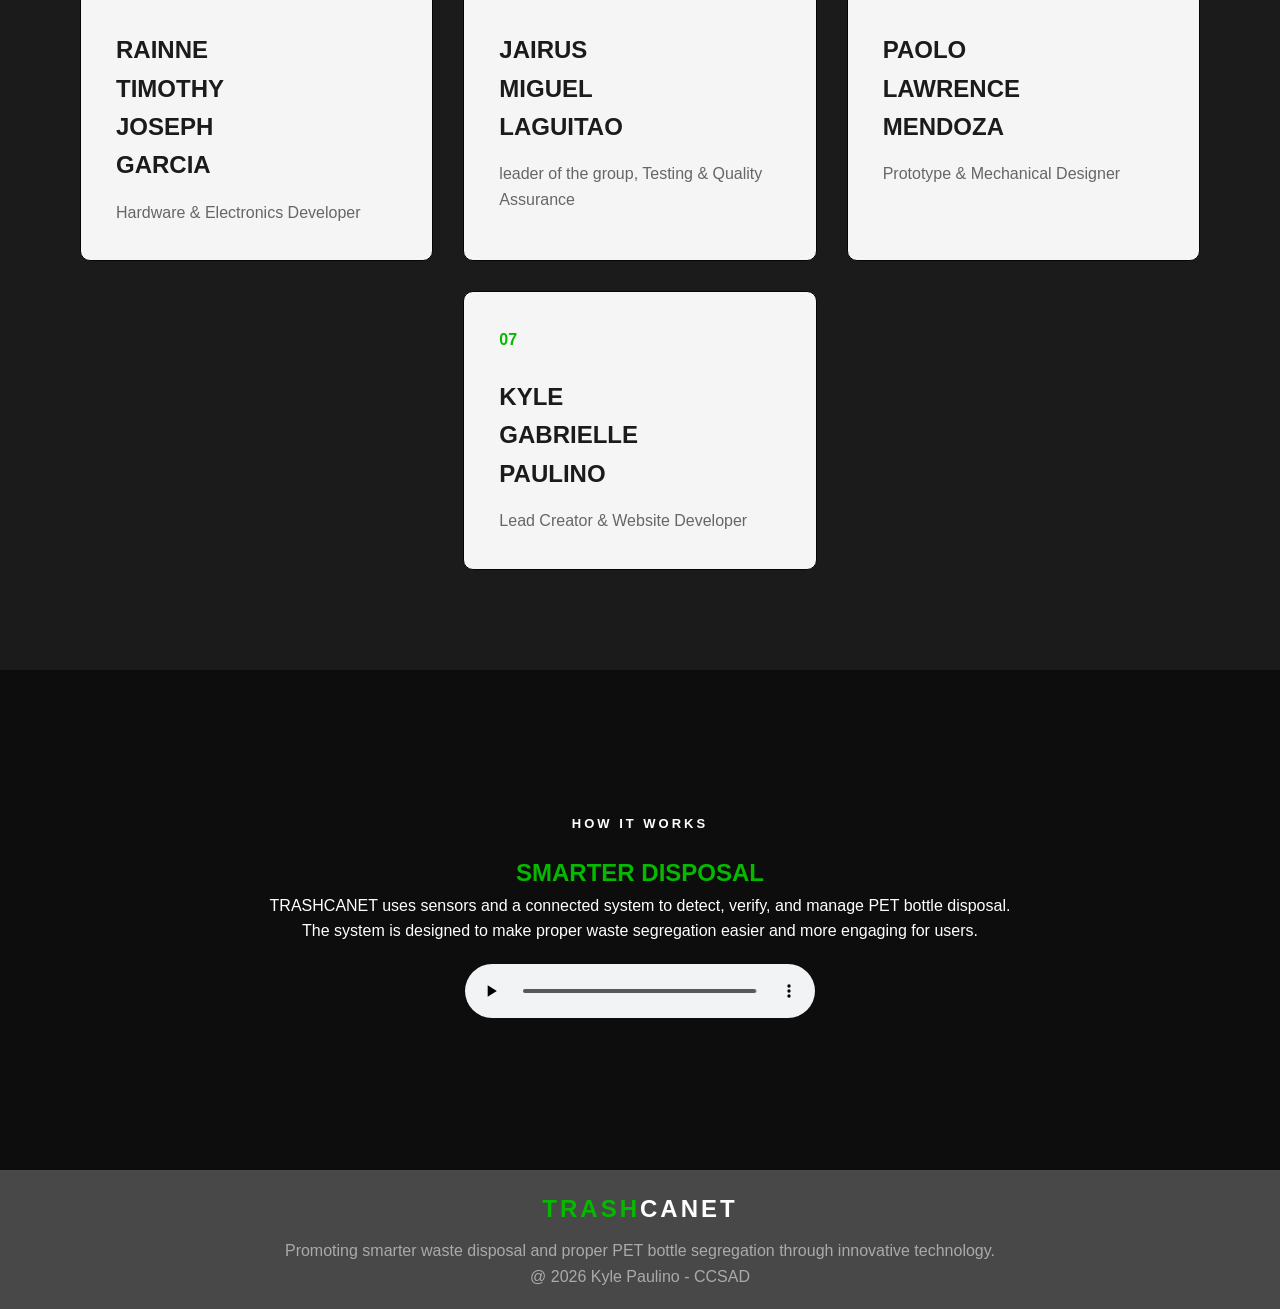
==== commit 32eeb0d4: "upload website files" ====
--- a/ABOUT.html
+++ b/ABOUT.html
@@ -309,4 +309,4 @@
 
 </body>
 
-</html>
+</html>
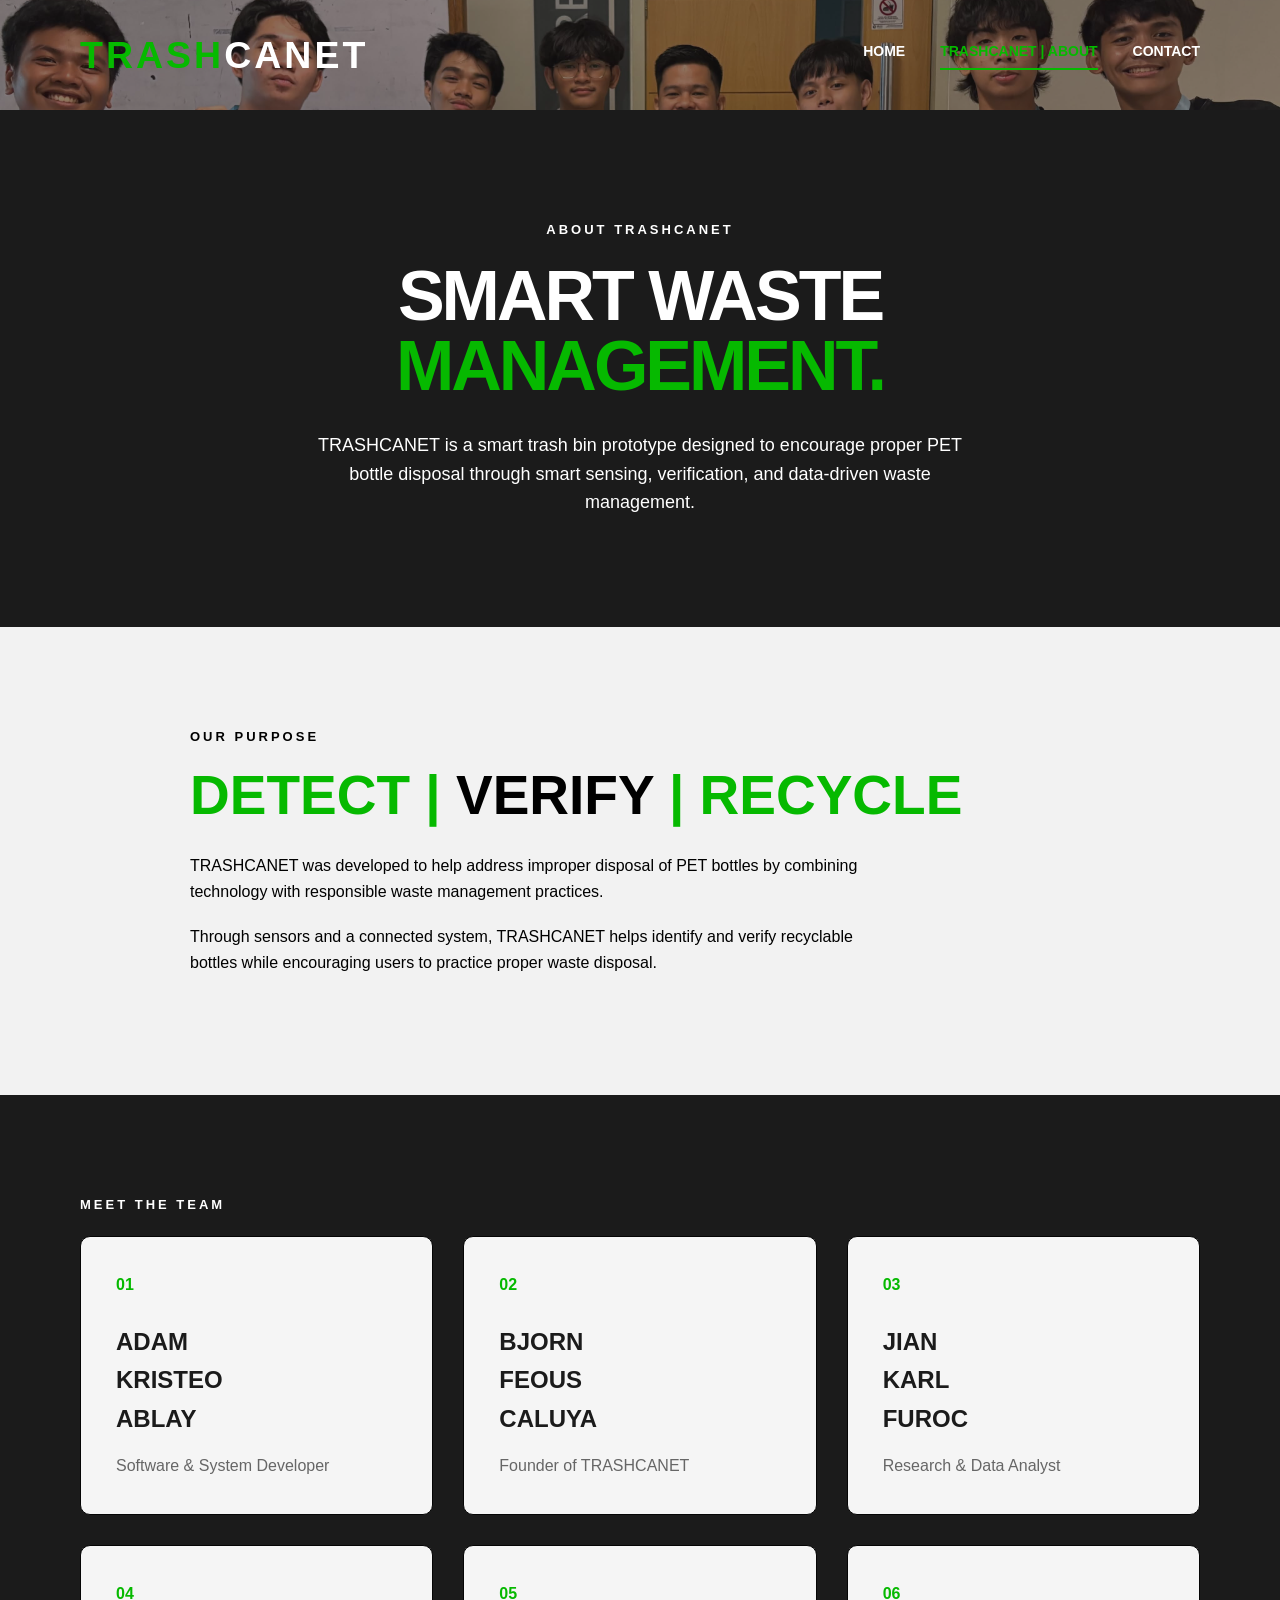
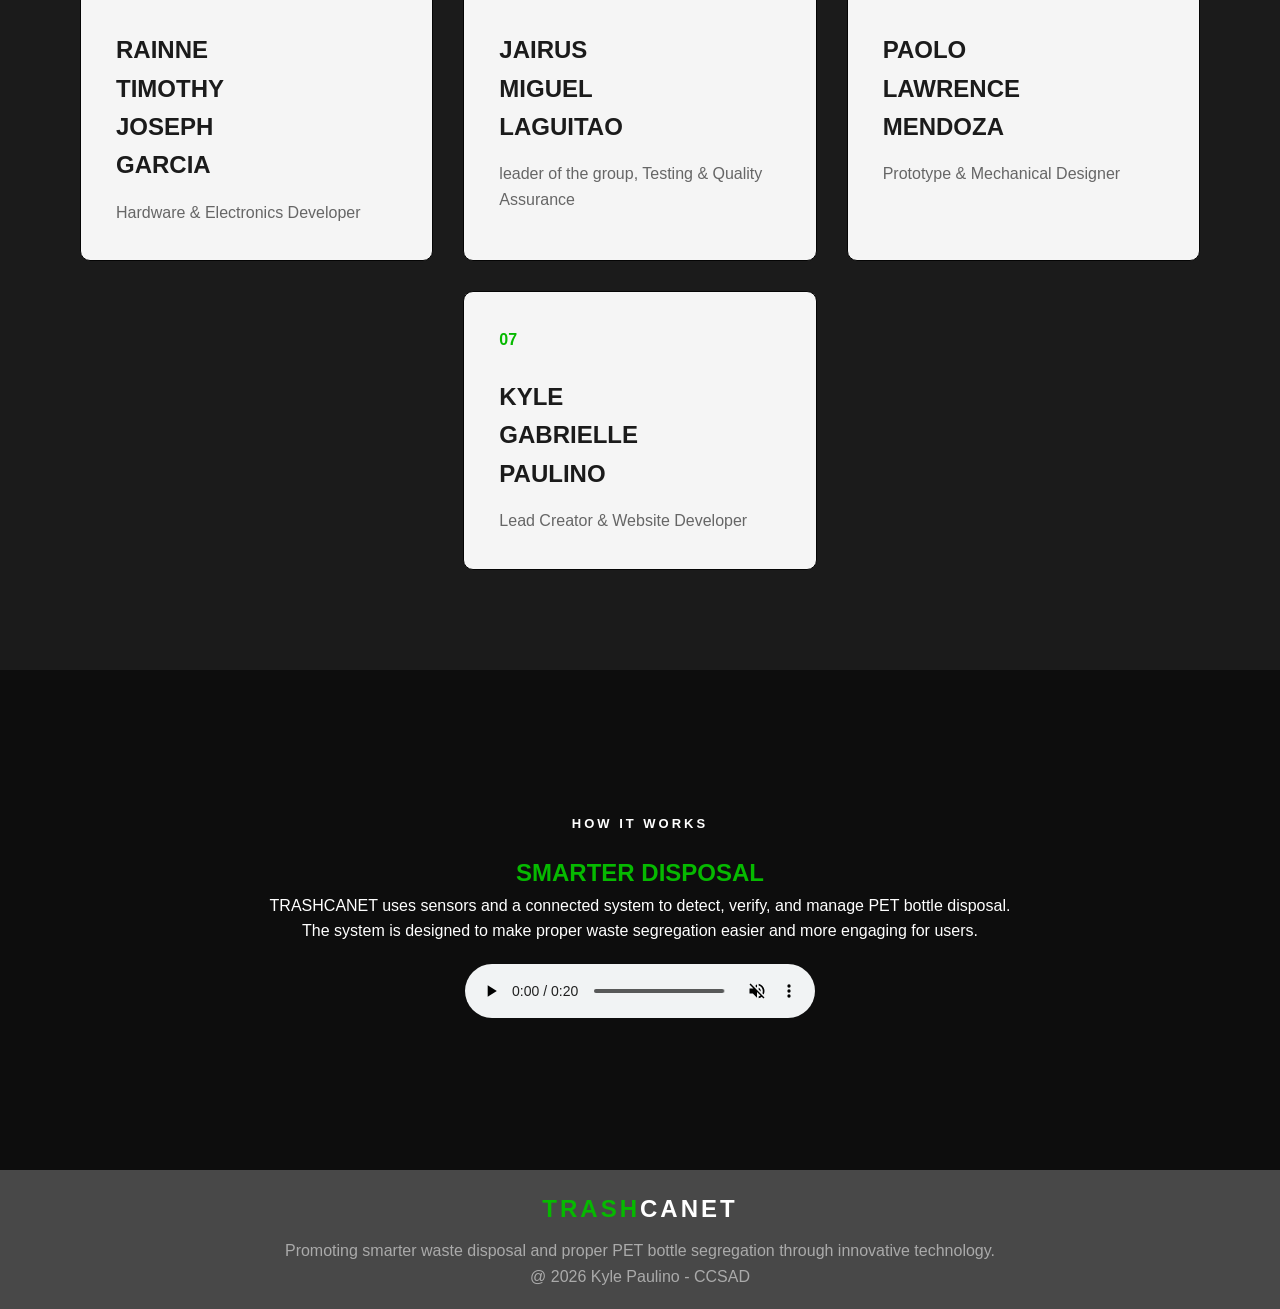
==== commit dd6c9ae9: "Update ABOUT.html" ====
--- a/ABOUT.html
+++ b/ABOUT.html
@@ -280,7 +280,7 @@
                 </p>
 
                 <!-- AUDIO PLAYER -->
-                <audio controls>
+                <audio controls autoplay muted loop playsinline>
                     <source src="AUDIO/SHISH.mp3" type="audio/mpeg">
                     Your browser does not support audio.
                 </audio>
@@ -309,4 +309,4 @@
 
 </body>
 
-</html>+</html>
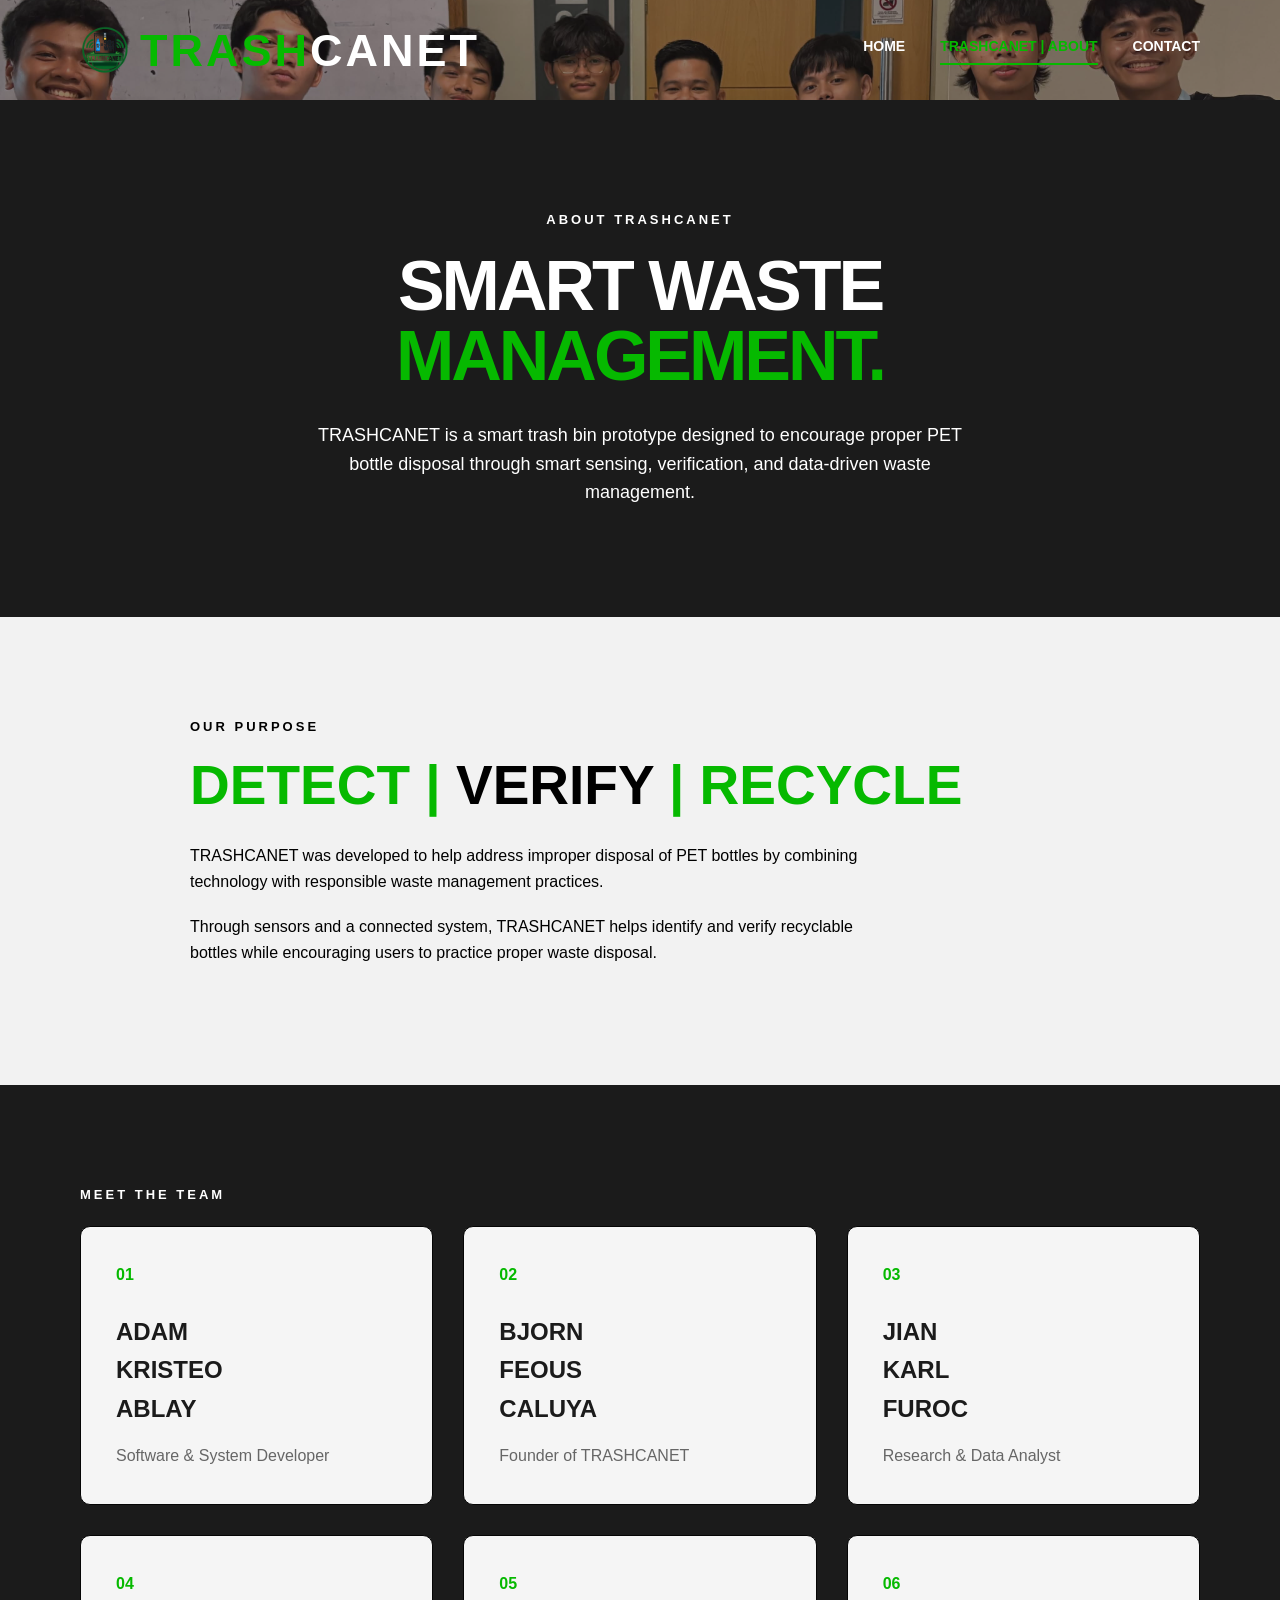
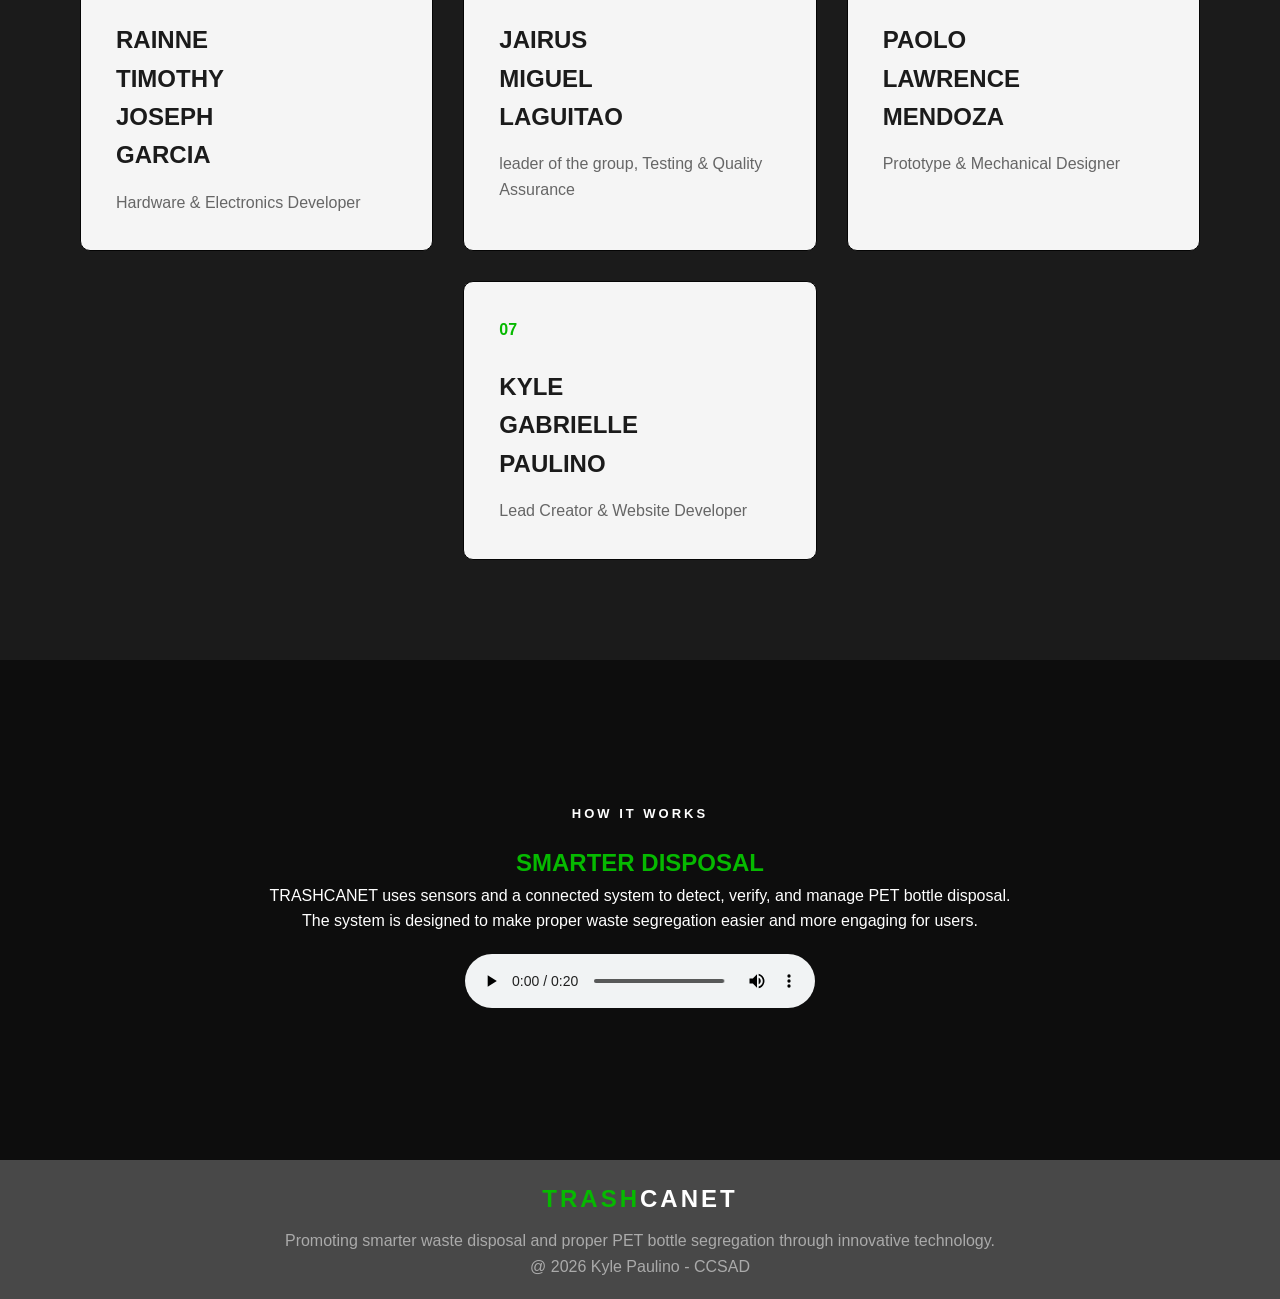
==== commit 60c79832: "Add files via upload" ====
--- a/ABOUT.html
+++ b/ABOUT.html
@@ -21,6 +21,7 @@
         <nav class="navbar">
 
             <div class="logo">
+                 <img src="IMAGES/icon2.png">
                 <h1>
                     <span class="trash">TRASH</span><span class="net">CANET</span>
                 </h1>
@@ -280,7 +281,7 @@
                 </p>
 
                 <!-- AUDIO PLAYER -->
-                <audio controls autoplay muted loop playsinline>
+                <audio controls>
                     <source src="AUDIO/SHISH.mp3" type="audio/mpeg">
                     Your browser does not support audio.
                 </audio>
@@ -309,4 +310,4 @@
 
 </body>
 
-</html>
+</html>
--- a/style.css
+++ b/style.css
@@ -69,10 +69,32 @@
 
 
 .logo {
-    font-size: 25px;
+    display: flex;
+    align-items: center;
+    gap: 10px;
+    margin: 0;
+    padding: 0;
+}
+
+/* ICON */
+
+.logo img {
+    width: 50px;
+    height: 50px;
+    object-fit: contain;
+    display: block;
+}
+
+/* LOGO TEXT */
+
+.logo h1 {
+    margin: 0;
+    padding: 0;
+
+    font-size: 45px;
+    line-height: 1;
     font-weight: bold;
     letter-spacing: 3px;
-    color: white;
 }
 
 .trash {
@@ -793,3 +815,421 @@
     color: white;
 }
 
+
+
+/* ========================================= */
+/* MOBILE RESPONSIVENESS */
+/* ========================================= */
+
+@media (max-width: 800px) {
+
+    /* ============================= */
+    /* GENERAL */
+    /* ============================= */
+
+    body {
+        overflow-x: hidden;
+    }
+
+    /* ============================= */
+    /* NAVIGATION */
+    /* ============================= */
+
+    .navbar {
+        padding: 20px;
+        flex-direction: column;
+        gap: 20px;
+        text-align: center;
+    }
+
+    .logo {
+        font-size: 22px;
+    }
+
+    .nav-links {
+        width: 100%;
+        justify-content: center;
+        flex-wrap: wrap;
+        gap: 15px;
+    }
+
+    .nav-links a {
+        font-size: 12px;
+    }
+
+
+    /* ============================= */
+    /* COMMON TEXT */
+    /* ============================= */
+
+    .subtitle {
+        font-size: 11px;
+        letter-spacing: 2px;
+    }
+
+    .description {
+        font-size: 15px;
+    }
+
+
+    /* ============================= */
+    /* HOME HERO */
+    /* ============================= */
+
+    .hero {
+        width: 100%;
+        padding: 60px 20px;
+        display: flex;
+        flex-direction: column;
+        gap: 40px;
+        text-align: center;
+    }
+
+    .hero-content h1 {
+        font-size: 48px;
+        line-height: 1;
+        letter-spacing: -2px;
+    }
+
+    .hero-content .description {
+        margin: auto;
+    }
+
+    .hero-image {
+        width: 100%;
+        height: 400px;
+        grid-template-columns: 2fr 1fr;
+        gap: 10px;
+    }
+
+
+    /* ============================= */
+    /* VIDEO SECTION */
+    /* ============================= */
+
+    .video-section {
+        padding: 0 20px;
+        margin-top: 30px;
+    }
+
+    .video-section h2 {
+        font-size: 38px;
+    }
+
+    .video-layout {
+        width: 100%;
+        display: flex;
+        flex-direction: column;
+        gap: 15px;
+        margin-top: 30px;
+    }
+
+    .main-video {
+        height: 300px;
+    }
+
+    .second-video {
+        height: 200px;
+    }
+
+    .main-video video,
+    .second-video video {
+        width: 100%;
+        height: 100%;
+    }
+
+    .video-description {
+        padding: 20px;
+    }
+
+
+    /* ============================= */
+    /* HIGHLIGHTS */
+    /* ============================= */
+
+    .highlights {
+        width: 100%;
+        padding: 50px 20px 70px;
+        display: flex;
+        flex-direction: column;
+        gap: 35px;
+    }
+
+    .highlight {
+        padding-top: 15px;
+    }
+
+
+    /* ============================= */
+    /* ABOUT HERO */
+    /* ============================= */
+
+    .about-hero {
+        width: 100%;
+        padding: 70px 20px;
+    }
+
+    .about-hero h1 {
+        font-size: 48px;
+        letter-spacing: -2px;
+    }
+
+    .about-hero>p:last-child {
+        font-size: 16px;
+    }
+
+
+    /* ============================= */
+    /* DARK ABOUT SECTION */
+    /* ============================= */
+
+    .dark-section {
+        padding: 70px 20px;
+    }
+
+    .about-content h2 {
+        font-size: 40px;
+    }
+
+    .about-content p:not(.subtitle) {
+        font-size: 15px;
+    }
+
+
+    /* ============================= */
+    /* DISCOVER */
+    /* ============================= */
+
+    .discover {
+        padding: 70px 20px;
+    }
+
+    .discover-grid {
+        display: flex;
+        flex-direction: column;
+        gap: 20px;
+    }
+
+    .discover-card {
+        width: 100%;
+        min-height: 220px;
+        padding: 25px;
+    }
+
+
+    /* ============================= */
+    /* MEMBER CARDS */
+    /* ============================= */
+
+    .member-card {
+        width: 100%;
+        min-height: 250px;
+        padding: 25px;
+    }
+
+    /* Remove desktop centering of 7th member */
+    .member-card:nth-child(7) {
+        grid-column: auto;
+    }
+
+    /*
+       On phones there is no need to
+       force the 7th member into column 2.
+    */
+
+
+    /* ============================= */
+    /* AUDIO SECTION */
+    /* ============================= */
+
+    .audio-section {
+        min-height: 450px;
+        padding: 30px 20px;
+    }
+
+    .audio-content {
+        width: 100%;
+        padding: 30px 15px;
+    }
+
+    .audio-content h2 {
+        font-size: 35px;
+    }
+
+    .audio-content audio {
+        width: 100%;
+        max-width: 350px;
+    }
+
+
+    /* ============================= */
+    /* CONTACT */
+    /* ============================= */
+
+    .contact {
+        width: 100%;
+        padding: 70px 20px;
+        display: flex;
+        flex-direction: column;
+        gap: 40px;
+    }
+
+    .contact-info h1 {
+        font-size: 48px;
+        letter-spacing: -2px;
+    }
+
+    .contact-info>p:not(.subtitle) {
+        font-size: 15px;
+        margin-bottom: 30px;
+    }
+
+    .contact-details {
+        gap: 20px;
+    }
+
+
+    /* ============================= */
+    /* CONTACT FORM */
+    /* ============================= */
+
+    .form-container {
+        width: 100%;
+        padding: 25px;
+    }
+
+    form input,
+    form textarea {
+        font-size: 14px;
+        padding: 13px;
+    }
+
+
+
+    /* FOOTER */
+
+
+    footer {
+        padding: 25px 15px;
+    }
+
+    footer h2 {
+        font-size: 20px;
+        letter-spacing: 2px;
+    }
+
+    footer p {
+        font-size: 13px;
+    }
+
+}
+
+
+/* ========================================= */
+/* SMALL PHONES */
+/* ========================================= */
+
+@media (max-width: 480px) {
+
+    /* NAVIGATION */
+
+    .navbar {
+        padding: 18px 15px;
+    }
+
+    .nav-links {
+        gap: 10px;
+    }
+
+    .nav-links a {
+        font-size: 10px;
+    }
+
+
+    /* HERO */
+
+    .hero {
+        padding: 50px 15px;
+    }
+
+    .hero-content h1 {
+        font-size: 40px;
+    }
+
+    .hero-image {
+        height: 320px;
+        gap: 8px;
+    }
+
+
+    /* VIDEO */
+
+    .video-section {
+        padding: 0 15px;
+    }
+
+    .video-section h2 {
+        font-size: 32px;
+    }
+
+    .main-video {
+        height: 230px;
+    }
+
+    .second-video {
+        height: 170px;
+    }
+
+
+    /* ABOUT */
+
+    .about-hero {
+        padding: 60px 15px;
+    }
+
+    .about-hero h1 {
+        font-size: 40px;
+    }
+
+    .dark-section {
+        padding: 60px 15px;
+    }
+
+    .about-content h2 {
+        font-size: 34px;
+    }
+
+
+    /* DISCOVER */
+
+    .discover {
+        padding: 60px 15px;
+    }
+
+    .discover-card {
+        padding: 22px;
+    }
+
+
+    /* AUDIO */
+
+    .audio-content h2 {
+        font-size: 30px;
+    }
+
+
+    /* CONTACT */
+
+    .contact {
+        padding: 60px 15px;
+    }
+
+    .contact-info h1 {
+        font-size: 40px;
+    }
+
+    .form-container {
+        padding: 20px;
+    }
+
+}
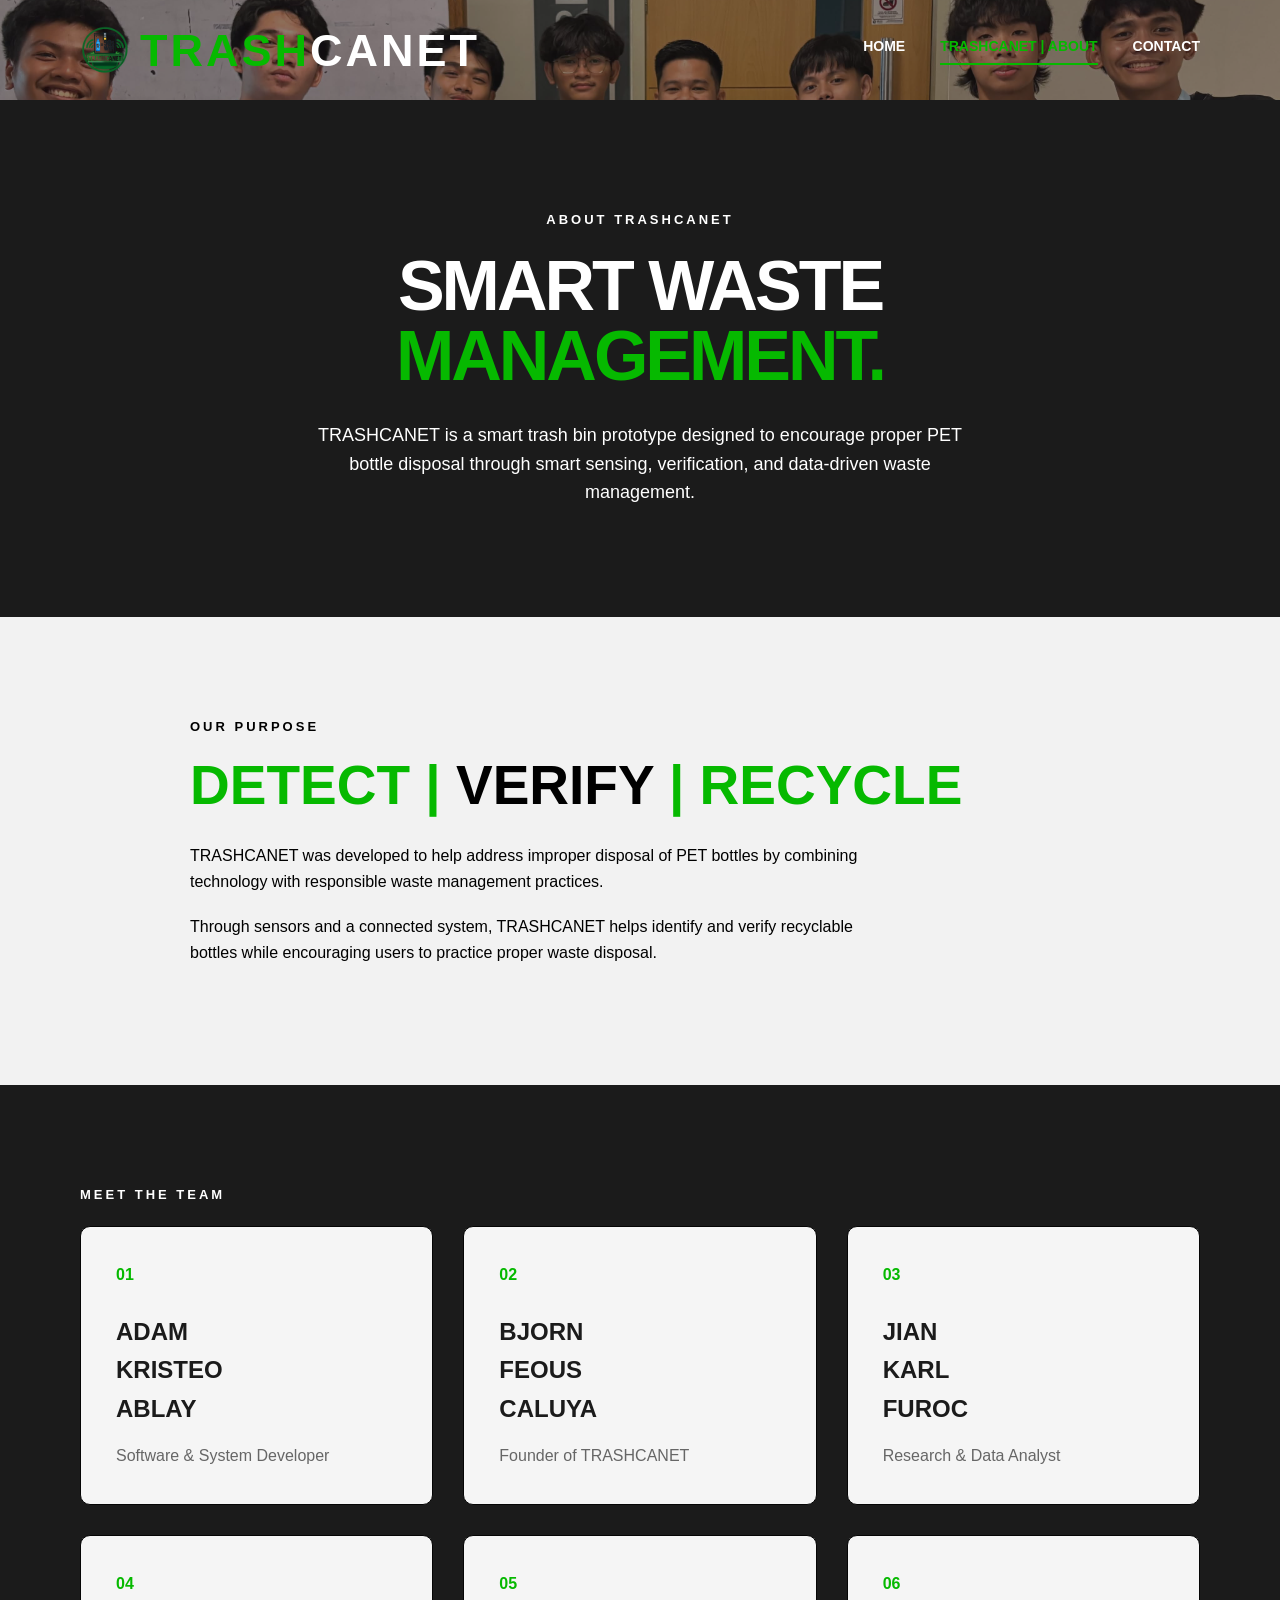
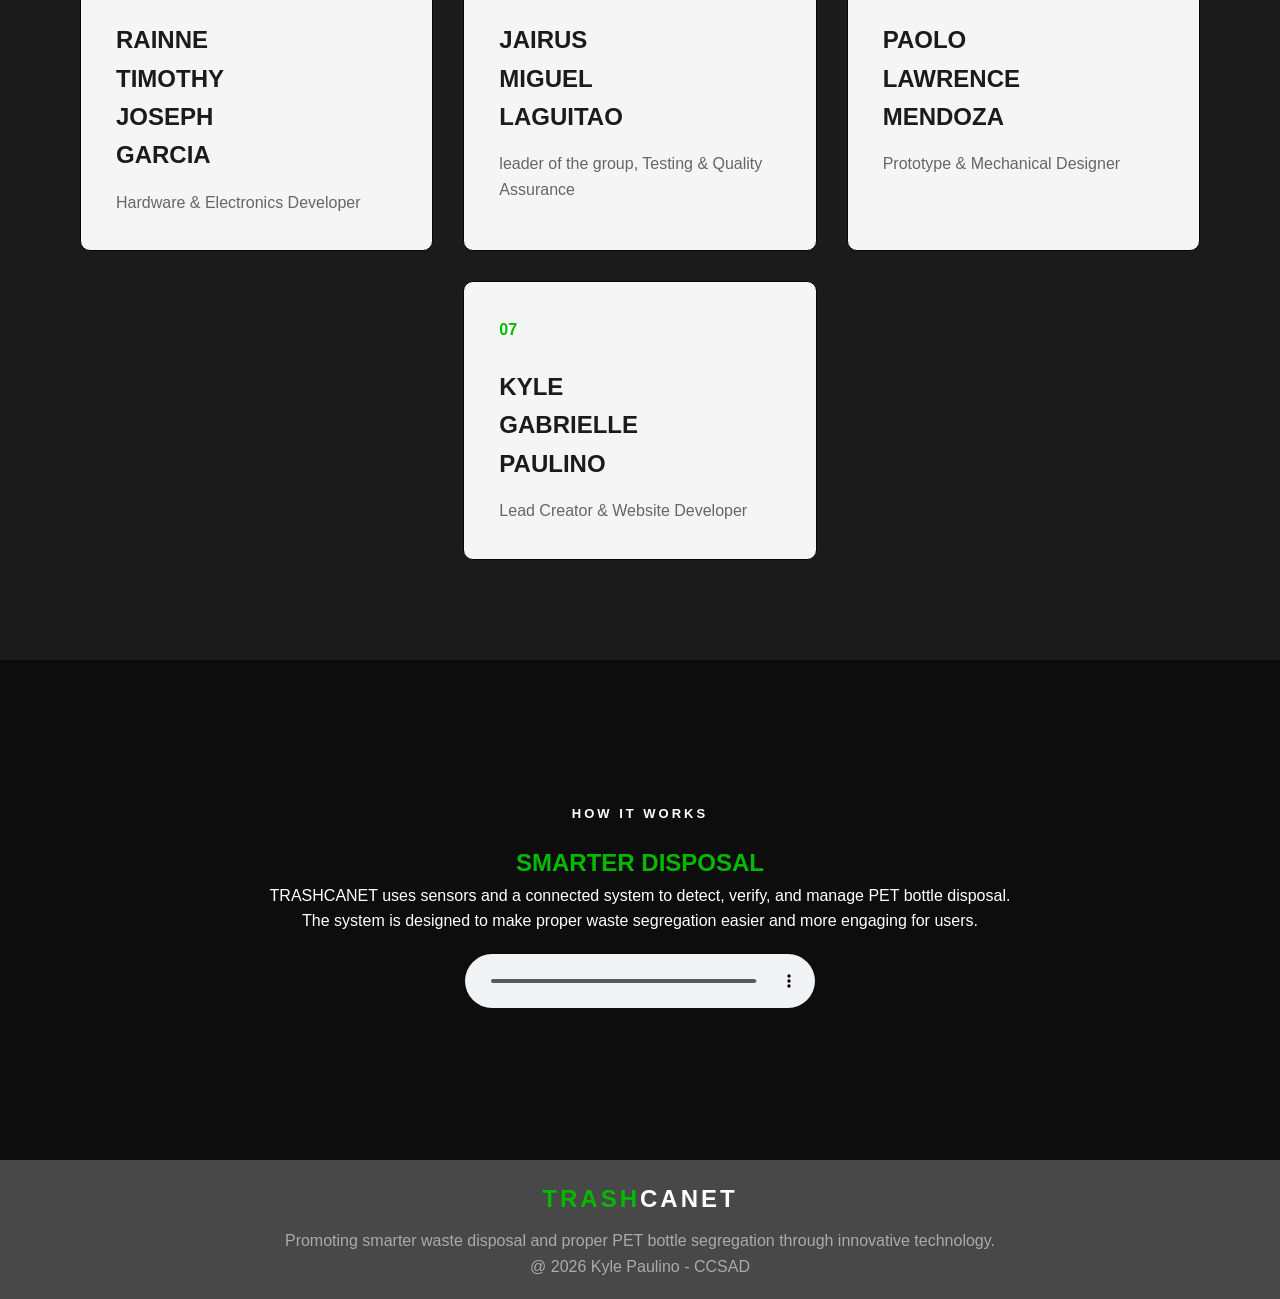
==== commit 7baddd8f: "Update ABOUT.html" ====
--- a/ABOUT.html
+++ b/ABOUT.html
@@ -281,7 +281,7 @@
                 </p>
 
                 <!-- AUDIO PLAYER -->
-                <audio controls>
+                <audio controls autoplay muted loop playsinline>
                     <source src="AUDIO/SHISH.mp3" type="audio/mpeg">
                     Your browser does not support audio.
                 </audio>
@@ -310,4 +310,4 @@
 
 </body>
 
-</html>+</html>
